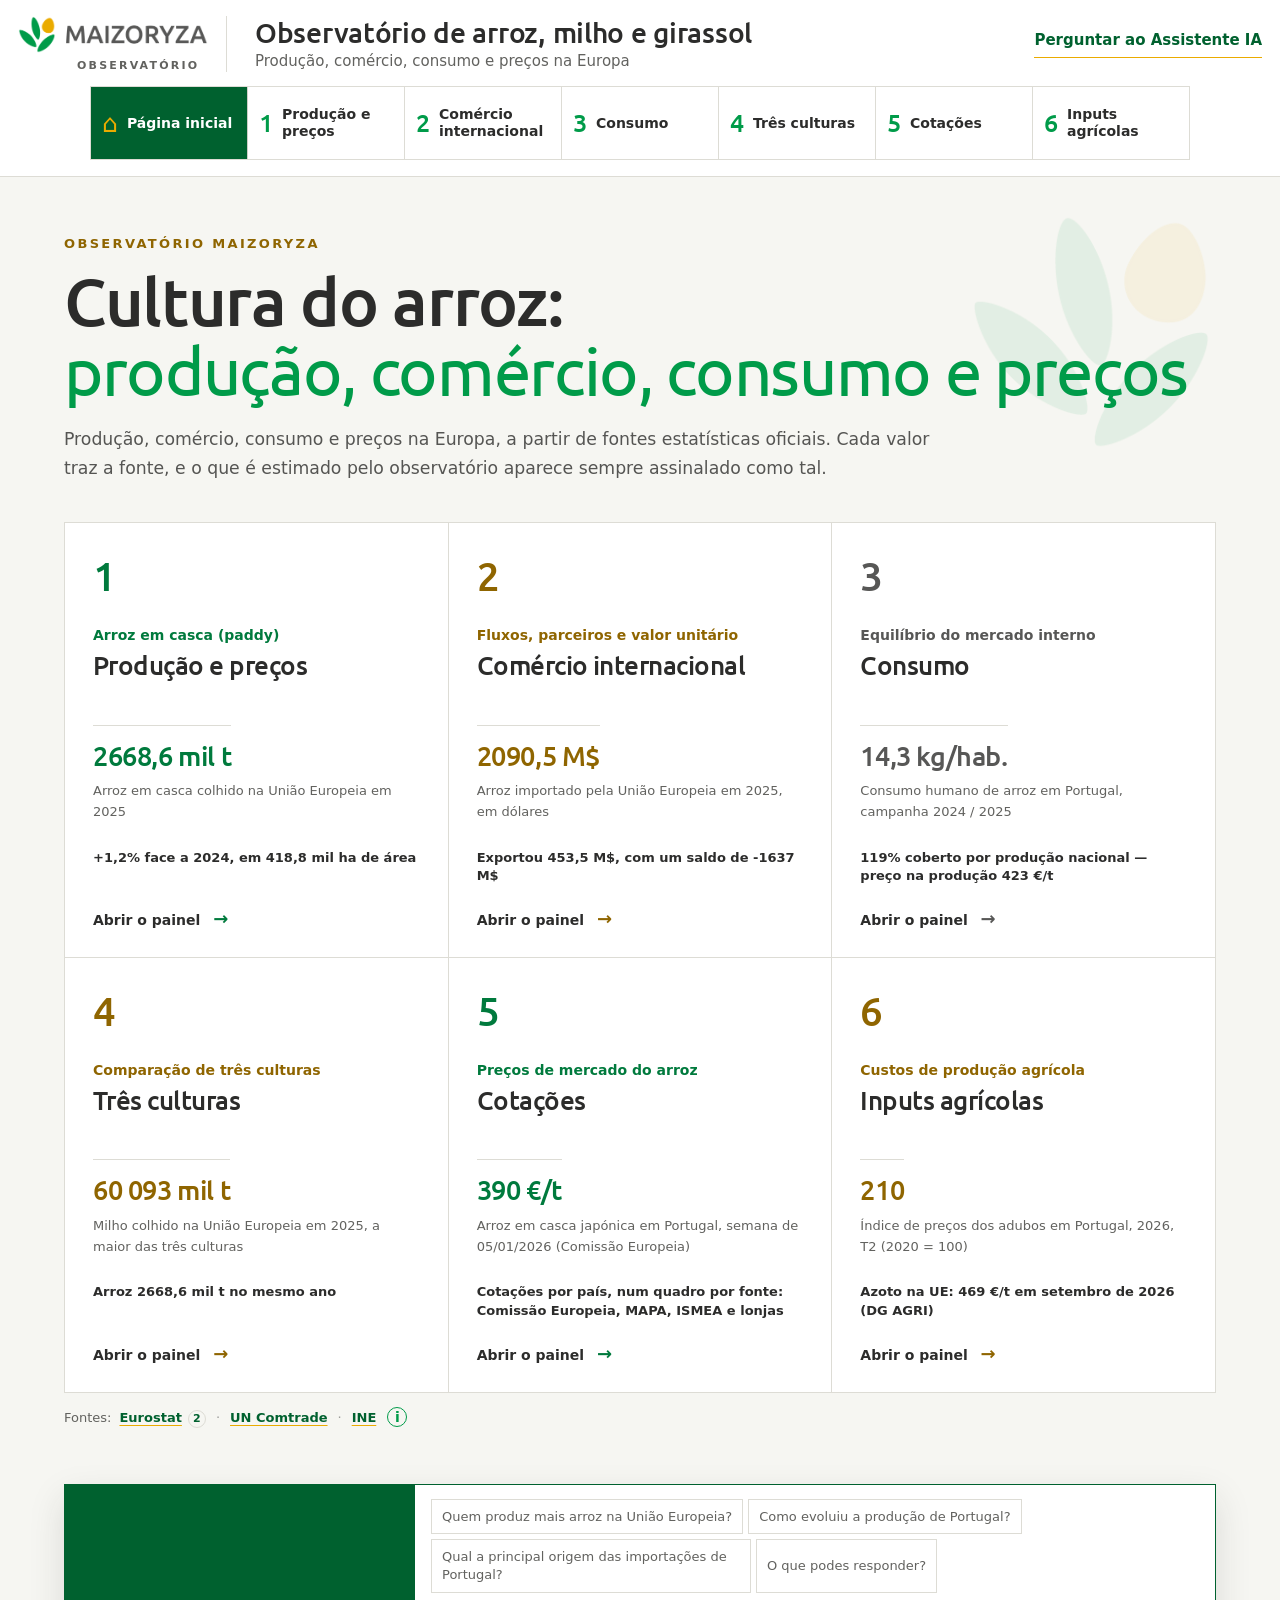
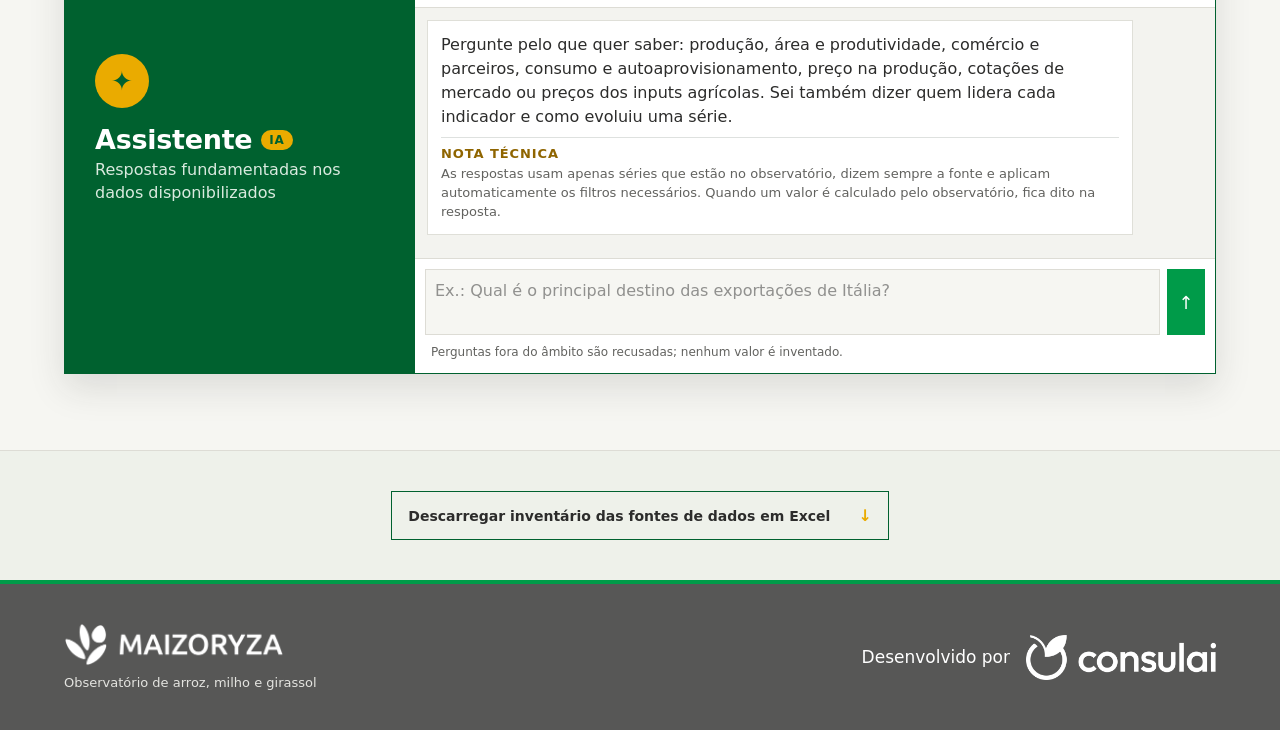
==== observatorio-maizoryza/index.html @ cb503a8a "Add files via upload" ====
<!doctype html><html><head><meta charset=utf8><meta name=viewport content="width=device-width,initial-scale=1,viewport-fit=cover"><style>:root{color-scheme:light;box-sizing:border-box;padding-top:env(safe-area-inset-top,0px);padding-bottom:env(safe-area-inset-bottom,0px)}html{scroll-padding-top:env(safe-area-inset-top,0px)}body{margin:0;padding:0;font:14px -apple-system,BlinkMacSystemFont,sans-serif;background:#faf9f5;color:#141413}img{max-width:100%}[hidden]:not([hidden=until-found i]){display:none!important}</style></head><body>
<title>Observatório Maizoryza</title>
<link rel="icon" type="image/png" href="./favicon.png" />
<meta name="description" content="Produção, comércio, consumo e preços de arroz, milho e girassol na Europa, a partir de fontes estatísticas oficiais." />
<link rel="stylesheet" href="./assets/index-Bw8ktwnq.css" />

<div id="root"></div>
<script type="module" src="./assets/index-DgbcGslH.js"></script>

</body></html>
---- observatorio-maizoryza/assets/index-Bw8ktwnq.css ----
@font-face{font-family:Ubuntu;font-style:normal;font-display:swap;font-weight:400;src:url(./ubuntu-latin-400-normal-CQJ26Fy6.woff2)format("woff2"),url(./ubuntu-latin-400-normal-ChuJk2Dr.woff)format("woff")}@font-face{font-family:Ubuntu;font-style:normal;font-display:swap;font-weight:500;src:url(./ubuntu-latin-500-normal-CnjGCQfM.woff2)format("woff2"),url(./ubuntu-latin-500-normal-BMp9VhBY.woff)format("woff")}@font-face{font-family:Ubuntu;font-style:normal;font-display:swap;font-weight:700;src:url(./ubuntu-latin-700-normal-DlYwEzNn.woff2)format("woff2"),url(./ubuntu-latin-700-normal-DAmh8SsM.woff)format("woff")}@layer properties{@supports (((-webkit-hyphens:none)) and (not (margin-trim:inline))) or ((-moz-orient:inline) and (not (color:rgb(from red r g b)))){*,:before,:after,::backdrop{--tw-rotate-x:initial;--tw-rotate-y:initial;--tw-rotate-z:initial;--tw-skew-x:initial;--tw-skew-y:initial;--tw-blur:initial;--tw-brightness:initial;--tw-contrast:initial;--tw-grayscale:initial;--tw-hue-rotate:initial;--tw-invert:initial;--tw-opacity:initial;--tw-saturate:initial;--tw-sepia:initial;--tw-drop-shadow:initial;--tw-drop-shadow-color:initial;--tw-drop-shadow-alpha:100%;--tw-drop-shadow-size:initial}}}@layer theme{:root,:host{--font-sans:ui-sans-serif, system-ui, sans-serif, "Apple Color Emoji", "Segoe UI Emoji", "Segoe UI Symbol", "Noto Color Emoji";--font-mono:ui-monospace, SFMono-Regular, Menlo, Monaco, Consolas, "Liberation Mono", "Courier New", monospace;--spacing:.25rem;--default-font-family:var(--font-sans);--default-mono-font-family:var(--font-mono)}}@layer base{*,:after,:before,::backdrop{box-sizing:border-box;border:0 solid;margin:0;padding:0}::file-selector-button{box-sizing:border-box;border:0 solid;margin:0;padding:0}html,:host{-webkit-text-size-adjust:100%;tab-size:4;line-height:1.5;font-family:var(--default-font-family,ui-sans-serif, system-ui, sans-serif, "Apple Color Emoji", "Segoe UI Emoji", "Segoe UI Symbol", "Noto Color Emoji");font-feature-settings:var(--default-font-feature-settings,normal);font-variation-settings:var(--default-font-variation-settings,normal);-webkit-tap-highlight-color:transparent}hr{height:0;color:inherit;border-top-width:1px}abbr:where([title]){-webkit-text-decoration:underline dotted;text-decoration:underline dotted}h1,h2,h3,h4,h5,h6{font-size:inherit;font-weight:inherit}a{color:inherit;-webkit-text-decoration:inherit;-webkit-text-decoration:inherit;-webkit-text-decoration:inherit;-webkit-text-decoration:inherit;text-decoration:inherit}b,strong{font-weight:bolder}code,kbd,samp,pre{font-family:var(--default-mono-font-family,ui-monospace, SFMono-Regular, Menlo, Monaco, Consolas, "Liberation Mono", "Courier New", monospace);font-feature-settings:var(--default-mono-font-feature-settings,normal);font-variation-settings:var(--default-mono-font-variation-settings,normal);font-size:1em}small{font-size:80%}sub,sup{vertical-align:baseline;font-size:75%;line-height:0;position:relative}sub{bottom:-.25em}sup{top:-.5em}table{text-indent:0;border-color:inherit;border-collapse:collapse}:-moz-focusring{outline:auto}progress{vertical-align:baseline}summary{display:list-item}ol,ul,menu{list-style:none}img,svg,video,canvas,audio,iframe,embed,object{vertical-align:middle;display:block}img,video{max-width:100%;height:auto}button,input,select,optgroup,textarea{font:inherit;font-feature-settings:inherit;font-variation-settings:inherit;letter-spacing:inherit;color:inherit;opacity:1;background-color:#0000;border-radius:0}::file-selector-button{font:inherit;font-feature-settings:inherit;font-variation-settings:inherit;letter-spacing:inherit;color:inherit;opacity:1;background-color:#0000;border-radius:0}:where(select:is([multiple],[size])) optgroup{font-weight:bolder}:where(select:is([multiple],[size])) optgroup option{padding-inline-start:20px}::file-selector-button{margin-inline-end:4px}::placeholder{opacity:1}@supports (not ((-webkit-appearance:-apple-pay-button))) or (contain-intrinsic-size:1px){::placeholder{color:currentColor}@supports (color:color-mix(in lab, red, red)){::placeholder{color:color-mix(in oklab, currentcolor 50%, transparent)}}}textarea{resize:vertical}::-webkit-search-decoration{-webkit-appearance:none}::-webkit-date-and-time-value{min-height:1lh;text-align:inherit}::-webkit-datetime-edit{display:inline-flex}::-webkit-datetime-edit-fields-wrapper{padding:0}::-webkit-datetime-edit{padding-block:0}::-webkit-datetime-edit-year-field{padding-block:0}::-webkit-datetime-edit-month-field{padding-block:0}::-webkit-datetime-edit-day-field{padding-block:0}::-webkit-datetime-edit-hour-field{padding-block:0}::-webkit-datetime-edit-minute-field{padding-block:0}::-webkit-datetime-edit-second-field{padding-block:0}::-webkit-datetime-edit-millisecond-field{padding-block:0}::-webkit-datetime-edit-meridiem-field{padding-block:0}::-webkit-calendar-picker-indicator{line-height:1}:-moz-ui-invalid{box-shadow:none}button,input:where([type=button],[type=reset],[type=submit]){appearance:button}::file-selector-button{appearance:button}::-webkit-inner-spin-button{height:auto}::-webkit-outer-spin-button{height:auto}[hidden]:where(:not([hidden=until-found])){display:none!important}}@layer components;@layer utilities{.visible{visibility:visible}.absolute{position:absolute}.start{inset-inline-start:var(--spacing)}.end{inset-inline-end:var(--spacing)}.container{width:100%}@media (width>=40rem){.container{max-width:40rem}}@media (width>=48rem){.container{max-width:48rem}}@media (width>=64rem){.container{max-width:64rem}}@media (width>=80rem){.container{max-width:80rem}}@media (width>=96rem){.container{max-width:96rem}}.block{display:block}.flex{display:flex}.grid{display:grid}.hidden{display:none}.table{display:table}.transform{transform:var(--tw-rotate-x,) var(--tw-rotate-y,) var(--tw-rotate-z,) var(--tw-skew-x,) var(--tw-skew-y,)}.resize{resize:both}.blur{--tw-blur:blur(8px);filter:var(--tw-blur,) var(--tw-brightness,) var(--tw-contrast,) var(--tw-grayscale,) var(--tw-hue-rotate,) var(--tw-invert,) var(--tw-saturate,) var(--tw-sepia,) var(--tw-drop-shadow,)}}:root{--brand-green:#009b49;--brand-yellow:#eaab00;--brand-grey:#575756;--brand-deep:#00612f;--ink:#2c2c2b;--deep:#3a3a39;--paper:#f6f6f2;--card:#fff;--line:#dddcd5;--muted:#62625f;--gold:#8f6500;--orange:#d99a00;--green:#007a3d;--purple:#9a3f86;--red:#b8442a;--blue:#009b49;--deep-blue:#00612f;--pink:#ff8baa;--display:"Ubuntu", "Segoe UI", ui-sans-serif, system-ui, sans-serif;--shadow:0 20px 60px #28282617}*{box-sizing:border-box}html{scroll-behavior:smooth}body{background:var(--paper);color:var(--ink);margin:0;font-family:Inter,ui-sans-serif,system-ui,-apple-system,Segoe UI,sans-serif}button,select,textarea{font:inherit}button,a{color:inherit}.loading{min-height:100vh;color:var(--muted);place-content:center;justify-items:center;gap:16px;display:grid}.loading strong{color:var(--ink);font:500 34px var(--display)}.loader{border:3px solid #dcdcd5;border-top-color:var(--green);border-radius:50%;width:48px;height:48px;animation:1s linear infinite spin}@keyframes spin{to{transform:rotate(360deg)}}.site-header{z-index:100;-webkit-backdrop-filter:blur(16px);backdrop-filter:blur(16px);background:#fffffff2;border-bottom:1px solid #28282629;grid-template-columns:1fr auto 1fr;align-items:center;min-height:68px;padding:0 4vw;display:grid;position:sticky;top:0}.brand{cursor:pointer;background:0 0;border:0;justify-self:start;align-items:center;gap:12px;padding:0;display:inline-flex}.brand>span,.brand-seal{background:var(--ink);color:#fff;width:36px;height:36px;font:700 13px var(--display);border-radius:53% 47% 45% 55%;place-items:center;display:grid;transform:rotate(-4deg)}.brand b{letter-spacing:-.02em;font-size:16px}.site-header nav{border:1px solid var(--line);background:#ecece6;border-radius:999px;gap:7px;padding:5px;display:flex}.site-header nav button{cursor:pointer;background:0 0;border:0;border-radius:999px;min-width:46px;height:31px;font-size:13px;font-weight:800}.site-header nav button.active{background:var(--ink);color:#fff;box-shadow:0 3px 10px #2828262e}.assistant-jump{border-bottom:1px solid var(--gold);justify-self:end;padding-bottom:4px;font-size:13px;font-weight:800;text-decoration:none}.intro-hero{grid-template-columns:1.35fr .65fr;align-items:center;gap:8vw;max-width:1500px;min-height:520px;margin:0 auto;padding:90px 5vw 72px;display:grid;overflow:hidden}.eyebrow{color:var(--gold);letter-spacing:.18em;text-transform:uppercase;font-size:12px;font-weight:850}.intro-copy h1,.panel-heading h1,.panel-card h2,.visual-head h2,.section-title h2,.country-triptych h2{font-family:var(--display);font-weight:500}.intro-copy h1{letter-spacing:-.055em;margin:15px 0 25px;font-size:clamp(52px,7vw,105px);line-height:.91}.intro-copy h1 em{color:var(--gold);font-weight:400}.intro-copy>p{color:#555553;max-width:730px;margin:0;font-size:clamp(16px,1.5vw,20px);line-height:1.65}.fresh-strip{color:var(--muted);text-transform:uppercase;letter-spacing:.09em;align-items:center;gap:18px;margin-top:36px;font-size:13px;display:flex}.fresh-strip span{align-items:baseline;gap:6px;display:inline-flex}.fresh-strip b{color:var(--ink);font:500 25px var(--display);letter-spacing:0}.fresh-strip i{background:var(--gold);border-radius:50%;width:4px;height:4px}.rice-orbit{aspect-ratio:1;border:1px solid #28282640;border-radius:50%;place-items:center;width:min(31vw,370px);display:grid;position:relative}.rice-orbit:before,.rice-orbit:after{content:"";border:1px dashed #ba873073;border-radius:50%;position:absolute;inset:13%;transform:rotate(18deg)scaleY(.62)}.rice-orbit:after{transform:rotate(-48deg)scaleY(.62)}.rice-orbit b{z-index:2;background:var(--ink);color:#fff;text-align:center;width:118px;height:118px;font:500 20px/1.25 var(--display);border-radius:50%;place-items:center;display:grid;position:relative;box-shadow:0 0 0 13px #28282614}.rice-orbit span{z-index:3;border:1px solid var(--line);background:var(--card);color:var(--muted);letter-spacing:.1em;text-transform:uppercase;padding:7px 10px;font-size:11px;font-weight:800;position:absolute}.rice-orbit span:first-child{top:9%;left:8%}.rice-orbit span:nth-child(2){top:38%;right:-5%}.rice-orbit span:nth-child(3){bottom:7%;left:16%}.panel-launcher{grid-template-columns:repeat(5,1fr);max-width:1680px;margin:0 auto;padding:0 5vw 90px;display:grid}.panel-card{--panel-color:var(--green);border:1px solid var(--line);background:var(--card);text-align:left;cursor:pointer;border-left:0;flex-direction:column;align-items:flex-start;min-height:330px;padding:28px;transition:transform .2s,box-shadow .2s,background .2s;display:flex}.panel-card:first-child{border-left:1px solid var(--line)}.panel-card:hover{z-index:2;box-shadow:var(--shadow);background:#fff;transform:translateY(-8px)}.panel-card>span{color:var(--panel-color);font:500 40px var(--display)}.panel-card>small{color:var(--panel-color);letter-spacing:.15em;text-transform:uppercase;margin-top:36px;font-size:11px;font-weight:850}.panel-card h2{letter-spacing:-.035em;margin:8px 0 13px;font-size:28px;line-height:1.08}.panel-card p{color:var(--muted);margin:0;font-size:14px;line-height:1.6}.panel-card>b{margin-top:auto;padding-top:20px;font-size:13px}.panel-card>b i{color:var(--panel-color);margin-left:8px;font-size:18px;font-style:normal}.home-lower{border-top:1px solid var(--line);background:#eef1ea;grid-template-columns:minmax(0,1.55fr) minmax(340px,.45fr);gap:40px;padding:85px 5vw;display:grid}.source-overview{justify-self:end;width:100%;max-width:1030px}.section-title h2{letter-spacing:-.04em;margin:8px 0 10px;font-size:44px}.section-title p{color:var(--muted);margin:0 0 28px}.source-list{background:var(--line);border:1px solid var(--line);grid-template-columns:repeat(2,1fr);gap:1px;display:grid}.source-list a{background:var(--card);grid-template-columns:1fr auto;gap:7px 16px;min-height:110px;padding:18px;text-decoration:none;transition:background .2s;display:grid}.source-list a:hover{background:#fff}.source-list b{font-family:var(--display);font-size:19px}.source-list span{color:var(--muted);grid-column:1/-1;font-size:13px;line-height:1.5}.source-list small{border-radius:99px;grid-area:1/2;align-self:start;padding:5px 7px;font-size:10px;font-weight:850}.status-live{color:#00612f;background:#dff0e5}.status-reference{color:#2f5f40;background:#eaf5ee}.excel-download{border:1px solid var(--ink);width:100%;color:inherit;font:inherit;text-align:left;cursor:pointer;background:0 0;justify-content:space-between;align-items:center;gap:14px;margin-top:16px;padding:14px 16px;font-size:12px;font-weight:850;text-decoration:none;display:flex}.excel-download:hover{background:var(--ink);color:#fff}.excel-download span{color:var(--gold);font-size:16px}.dashboard-shell{grid-template-columns:minmax(0,1fr) 350px;align-items:start;gap:26px;max-width:1580px;margin:0 auto;padding:58px 4vw 90px;display:grid}.dashboard-main{gap:24px;min-width:0;display:grid}.dashboard-shell aside{scrollbar-width:thin;gap:18px;max-height:calc(100vh - 105px);display:grid;position:sticky;top:88px;overflow:auto}.panel-heading{border-bottom:1px solid var(--line);grid-template-columns:auto 1fr auto;align-items:end;gap:22px;min-height:150px;padding:5px 8px 24px;display:grid}.panel-index{font:500 clamp(54px, 6vw, 86px)/.8 var(--display);letter-spacing:-.05em}.panel-heading h1{letter-spacing:-.045em;margin:7px 0 0;font-size:clamp(39px,4.2vw,67px);line-height:.96}.data-stamp{border:1px solid var(--line);background:var(--card);color:var(--muted);text-transform:uppercase;letter-spacing:.08em;align-self:center;padding:12px 14px;font-size:11px}.data-stamp b{color:var(--ink);font:500 25px var(--display);letter-spacing:0;margin-top:3px;display:block}.data-stamp.experimental{color:#2f5f40;background:#eaf5ee}.data-stamp.experimental b{font-size:17px}.kpi-grid{background:var(--line);border:1px solid var(--line);grid-template-columns:repeat(4,1fr);gap:1px;display:grid}.kpi-grid.kpi-five{grid-template-columns:repeat(5,1fr)}.kpi{background:var(--card);flex-direction:column;justify-content:space-between;min-height:145px;padding:21px;display:flex}.kpi>span{color:var(--muted);letter-spacing:.12em;text-transform:uppercase;font-size:11px;font-weight:850}.kpi strong{font:500 clamp(25px, 2.4vw, 39px)/1 var(--display);letter-spacing:-.035em;white-space:nowrap;margin:13px 0 7px}.kpi small{color:var(--muted);font-size:12px}.kpi-dark{background:var(--ink);color:#fff}.kpi-warm{background:#eaf5ee}.visual-card{border:1px solid var(--line);background:var(--card);padding:clamp(23px,3vw,38px);scroll-margin-top:90px;box-shadow:0 12px 35px #28282608}.visual-head{justify-content:space-between;align-items:flex-start;gap:24px;margin-bottom:25px;display:flex}.visual-head>div:first-child>span{color:var(--gold);letter-spacing:.16em;text-transform:uppercase;font-size:11px;font-weight:850}.visual-head h2{letter-spacing:-.035em;margin:6px 0 7px;font-size:clamp(27px,3vw,43px)}.visual-head p{color:var(--muted);margin:0;font-size:13px;line-height:1.5}.chart-legend{border-top:1px solid var(--line);max-width:900px;color:var(--muted);text-align:center;flex-wrap:wrap;justify-content:center;align-items:center;gap:10px 22px;margin:18px auto 0;padding:13px 18px 0;font-size:14px;line-height:1.4;display:flex}.chart-legend>span{align-items:center;gap:8px;display:inline-flex}.chart-legend i{border-radius:3px;flex:none;width:20px;height:4px;font-style:normal}.chart-legend-note{color:var(--muted);opacity:.85;flex-basis:100%;margin-top:2px;font-size:13px}.chart-legend i.legend-symbol{width:auto;height:auto;font-size:16px}.chart-legend i.legend-axis-x{height:4px}.chart-legend i.legend-axis-y{background:var(--brand-deep);width:4px;height:16px}.chart-legend i.legend-axis-x{background:var(--brand-deep)}.chart-legend i.legend-bubble{background:var(--brand-deep);opacity:.45;border-radius:50%;width:15px;height:15px}.chart-legend i.trade-import,.chart-legend i.trade-export,.chart-legend i.legend-import,.chart-legend i.legend-export{border-radius:2px;height:9px}.two-columns{grid-template-columns:1fr 1fr;align-items:start;gap:24px;display:grid}.consumption-grid{grid-template-columns:minmax(0,1.6fr) minmax(280px,.4fr);gap:24px;display:grid}.line-chart,.bubble-chart{min-width:0;position:relative}.line-chart svg,.bubble-chart svg{width:100%;height:auto;display:block;overflow:visible}.grid{stroke:#e6e6e0;stroke-width:1px}.axis{fill:#71716e;font-family:Inter,sans-serif;font-size:12px}.axis-title{fill:#62625f;font-size:13px;font-weight:700}.plot-point{stroke:#fff;stroke-width:2px;cursor:crosshair;transition:r .15s}.plot-point:hover{r:8}.chart-tip{z-index:4;background:var(--deep);color:#fff;pointer-events:none;min-width:135px;padding:10px 12px;position:absolute;transform:translate(-50%,calc(-100% - 12px));box-shadow:0 10px 25px #0000002e}.chart-tip:after{content:"";border:6px solid #0000;border-top-color:var(--deep);position:absolute;top:100%;left:50%;transform:translate(-50%)}.chart-tip b,.chart-tip span,.chart-tip strong,.chart-tip small{display:block}.chart-tip b{font-size:12px}.chart-tip span{color:#c9c9c4;font-size:11px}.chart-tip strong{color:#f3c94d;margin-top:3px;font-size:14px}.chart-tip small{max-width:160px;margin-top:4px;font-size:10px;line-height:1.35}.hover-point{cursor:crosshair;pointer-events:all}.empty-state{min-height:250px;color:var(--muted);place-items:center;font-size:14px;display:grid}.bar-list{display:grid}.bar-row{text-align:left;cursor:default;background:0 0;border:0;border-bottom:1px solid #e7e7e1;grid-template-columns:31px minmax(95px,145px) 1fr minmax(75px,auto);align-items:center;gap:11px;min-height:47px;padding:6px 4px;display:grid}.bar-row:not(:disabled){cursor:pointer}.bar-row:not(:disabled):hover{background:#f3f6f1}.bar-rank{color:var(--gold);font:500 14px var(--display)}.bar-label{font-size:13px;font-weight:750}.bar-label small{color:var(--muted);margin-top:2px;font-size:10px;font-weight:500;display:block}.bar-track{background:#ebebe6;height:8px;overflow:hidden}.bar-track i{height:100%;display:block}.bar-row strong{text-align:right;white-space:nowrap;font-size:12px}.bubble{cursor:pointer}.bubble circle{opacity:.84;stroke:#fff;stroke-width:2px;transition:opacity .2s,filter .2s}.bubble:hover circle{opacity:1;filter:drop-shadow(0 4px 6px #0003)}.bubble text{fill:#fff;pointer-events:none;font-size:10px;font-weight:900}.inline-tip{border-left:3px solid var(--gold);background:#eef6f0;align-items:center;gap:10px;min-height:43px;padding:9px 12px;font-size:12px;display:flex}.inline-tip span{color:var(--muted)}.inline-tip strong{margin-left:auto}.volatility-chip,.metric-pill{border:1px solid var(--line);background:var(--paper);color:var(--muted);text-transform:uppercase;letter-spacing:.08em;white-space:nowrap;padding:10px 12px;font-size:11px}.volatility-chip b{color:var(--ink);font:500 24px var(--display);letter-spacing:0;margin-top:4px;display:block}.method-banner{border-left:4px solid var(--gold);background:#eaf5ee;grid-template-columns:auto 1fr auto;align-items:center;gap:18px;padding:18px 22px;display:grid}.method-banner b{font-family:var(--display);font-size:18px}.method-banner p{margin:0;font-size:13px;line-height:1.45}.method-banner span{max-width:220px;color:var(--muted);font-size:11px}.gauge-card{min-height:100%}.gauge-wrap{max-width:290px;margin:32px auto 10px}.gauge{aspect-ratio:1;border-radius:50%;width:100%;position:relative;transform:rotate(-135deg)}.gauge:after{content:"";background:var(--card);border-radius:50%;position:absolute;inset:21%}.gauge>div{z-index:2;text-align:center;place-content:center;justify-items:center;display:grid;position:absolute;inset:21%;transform:rotate(135deg)}.gauge strong{font:500 42px var(--display);letter-spacing:-.04em}.gauge span{color:var(--muted);text-transform:uppercase;letter-spacing:.09em;font-size:11px}.gauge-scale{color:var(--muted);justify-content:space-between;margin-top:-38px;font-size:10px;display:flex}.gauge-scale b{color:var(--gold)}.gauge-note{border-top:1px solid var(--line);color:var(--muted);margin:28px 0 0;padding-top:14px;font-size:12px;line-height:1.5}.country-triptych{background:var(--line);border:1px solid var(--line);grid-template-columns:repeat(3,1fr);gap:1px;display:grid}.country-triptych article{--country-color:var(--green);background:var(--card);padding:27px;position:relative;overflow:hidden}.country-triptych article:before{content:"";background:var(--country-color);width:5px;position:absolute;inset:0 auto 0 0}.country-triptych article>span{color:var(--country-color);letter-spacing:.16em;font-size:12px;font-weight:900}.country-triptych h2{margin:8px 0 24px;font-size:32px}.country-triptych article>strong{color:var(--country-color);font:500 43px var(--display);margin-bottom:24px;display:block}.country-triptych article>strong small{color:var(--muted);font:500 15px Inter,sans-serif}.country-triptych dl{gap:8px;margin:0;display:grid}.country-triptych dl div{border-top:1px solid var(--line);justify-content:space-between;gap:12px;padding-top:8px;display:flex}.country-triptych dt{color:var(--muted);font-size:11px}.country-triptych dd{margin:0;font-size:12px;font-weight:800}.profile-matrix{border-top:1px solid var(--line)}.profile-head,.profile-row{border-bottom:1px solid var(--line);grid-template-columns:155px repeat(3,1fr);align-items:center;gap:18px;padding:14px 0;display:grid}.profile-head{color:var(--muted);text-transform:uppercase;letter-spacing:.08em;font-size:11px}.profile-head b{text-align:center}.profile-row>strong{font:500 17px var(--display)}.profile-cell{grid-template-columns:1fr minmax(88px,auto);align-items:center;gap:8px;display:grid}.profile-cell>span{background:#ebebe6;height:10px;overflow:hidden}.profile-cell i{height:100%;display:block}.profile-cell b{text-align:right;font-size:11px}.filter-panel,.chat-panel{border:1px solid var(--line);background:var(--card);box-shadow:0 10px 28px #2828260d}.filter-panel{padding:20px}.aside-title{border-bottom:1px solid var(--line);justify-content:space-between;gap:15px;margin-bottom:15px;padding-bottom:13px;display:flex}.aside-title span{font:500 23px var(--display)}.aside-title small{max-width:125px;color:var(--muted);text-align:right;font-size:10px}.filter-panel>label{color:var(--muted);letter-spacing:.08em;text-transform:uppercase;gap:6px;margin-top:12px;font-size:11px;font-weight:800;display:grid}.filter-panel select{border:1px solid var(--line);background:var(--paper);width:100%;min-height:40px;color:var(--ink);border-radius:0;padding:0 10px;font-size:13px}.filter-panel fieldset{border:1px solid var(--line);margin:17px 0 0;padding:12px}.filter-panel legend{text-transform:uppercase;letter-spacing:.08em;padding:0 5px;font-size:11px;font-weight:800}.filter-panel legend small{color:var(--muted)}.checks{gap:6px;max-height:150px;display:grid;overflow:auto}.checks label{align-items:center;gap:7px;font-size:12px;display:flex}.filter-note{border-left:2px solid var(--gold);color:var(--muted);background:#f1f5ef;margin:14px 0 0;padding:10px;font-size:10px;line-height:1.45}.chat-panel{flex-direction:column;min-height:380px;display:flex}.chat-home{place-self:start;max-width:400px;min-height:570px}.chat-head{border-bottom:1px solid var(--line);align-items:center;gap:10px;padding:15px 17px;display:flex}.chat-head>span{background:var(--ink);color:#eaab00;border-radius:50%;place-items:center;width:31px;height:31px;display:grid}.chat-head b,.chat-head small{display:block}.chat-head small{color:var(--muted);margin-top:2px;font-size:9px}.chat-suggestions{border-bottom:1px solid var(--line);gap:5px;padding:9px 12px;display:flex;overflow-x:auto}.chat-suggestions button{border:1px solid var(--line);max-width:180px;color:var(--muted);text-align:left;cursor:pointer;background:0 0;flex:none;padding:6px 8px;font-size:9px}.chat-suggestions button:hover{border-color:var(--gold);color:var(--ink)}.messages{background:#f3f3ef;align-content:start;gap:9px;min-height:170px;max-height:255px;padding:12px;display:grid;overflow:auto}.chat-home .messages{max-height:360px}.message{background:var(--card);border:1px solid #dfdfd8;max-width:91%;padding:10px 11px;font-size:11px;line-height:1.45}.message.user{background:var(--ink);color:#fff;border-color:var(--ink);justify-self:end}.message p{margin:0}.message>small{color:var(--muted);border-top:1px solid #68756f38;margin-top:8px;padding-top:7px;font-size:9px;line-height:1.45;display:block}.message>small b{color:var(--gold);text-transform:uppercase;letter-spacing:.07em;margin-bottom:2px;display:block}.message>span{color:#2f5f40;margin-top:7px;font-size:9px;font-weight:750;display:block}.chart-link{border:0;border-top:1px solid var(--line);width:100%;color:var(--ink);text-align:left;cursor:pointer;background:0 0;justify-content:space-between;margin-top:8px;padding:8px 0 0;font-size:10px;font-weight:850;display:flex}.chart-link i{color:var(--gold);font-style:normal}.chat-panel form{border-top:1px solid var(--line);background:var(--card);grid-template-columns:1fr 38px;gap:7px;padding:10px;display:grid}.chat-panel textarea{resize:none;border:1px solid var(--line);background:var(--paper);min-height:53px;color:var(--ink);border-radius:0;padding:9px;font-size:11px;line-height:1.35}.chat-panel form button{background:var(--gold);color:#fff;cursor:pointer;border:0;font-size:18px}.chat-foot{color:var(--muted);text-align:center;margin:0;padding:0 11px 10px;font-size:9px}.panel-footer{border-top:1px solid var(--line);background:#efefea;grid-template-columns:repeat(4,1fr);display:grid}.panel-footer button{border:0;border-right:1px solid var(--line);text-align:left;cursor:pointer;background:0 0;align-items:center;gap:14px;min-height:100px;padding:20px 3vw;display:flex}.panel-footer button:hover{background:var(--card)}.panel-footer span{color:var(--gold);font:500 25px var(--display)}.panel-footer b{font-size:13px}footer{background:var(--deep);color:#fff;grid-template-columns:1fr auto 1fr;align-items:center;gap:20px;min-height:145px;padding:35px 4vw;display:grid}footer>div{align-items:center;gap:12px;display:flex}footer>p{color:#c7c7c2;text-align:center;font-size:11px}footer>button{color:#eaab00;cursor:pointer;background:0 0;border:0;justify-self:end;font-size:12px}@media (width<=1180px){.dashboard-shell{grid-template-columns:minmax(0,1fr) 315px;padding-left:2.5vw;padding-right:2.5vw}.kpi-grid.kpi-five{grid-template-columns:repeat(3,1fr)}.kpi-grid.kpi-five .kpi:nth-child(n+4){min-height:115px}.two-columns{grid-template-columns:1fr}.panel-launcher{background:var(--line);grid-template-columns:repeat(2,1fr);gap:1px}.panel-card{border:0}}@media (width<=820px){.site-header{grid-template-columns:1fr auto;padding:0 16px}.site-header nav{display:none}.assistant-jump{font-size:11px}.intro-hero{grid-template-columns:1fr;min-height:auto;padding:68px 22px 45px}.rice-orbit{justify-self:center;width:280px}.panel-launcher{background:0 0;grid-template-columns:1fr;gap:10px;padding:0 22px 60px}.panel-card{border:1px solid var(--line);min-height:260px}.home-lower{grid-template-columns:1fr;padding:60px 22px}.source-list{grid-template-columns:1fr}.chat-home{width:100%;max-width:none}.dashboard-shell{grid-template-columns:1fr;padding:35px 16px 65px}.dashboard-shell aside{max-height:none;position:static;overflow:visible}.panel-heading{grid-template-columns:auto 1fr;min-height:120px}.data-stamp{grid-column:1/-1;justify-self:start}.kpi-grid,.kpi-grid.kpi-five{grid-template-columns:repeat(2,1fr)}.consumption-grid,.country-triptych,.method-banner{grid-template-columns:1fr}.profile-head,.profile-row{grid-template-columns:100px repeat(3,minmax(120px,1fr));min-width:600px}.profile-matrix{overflow-x:auto}.panel-footer{grid-template-columns:repeat(2,1fr)}footer{text-align:center;grid-template-columns:1fr}footer>div,footer>button{justify-self:center}footer>p{margin:0}}@media (width<=520px){.brand b{display:none}.intro-copy h1{font-size:49px}.fresh-strip{flex-direction:column;align-items:flex-start;gap:8px}.fresh-strip i{display:none}.rice-orbit{width:240px}.kpi-grid,.kpi-grid.kpi-five{grid-template-columns:1fr}.visual-head{flex-direction:column}.bar-row{grid-template-columns:25px 100px 1fr}.bar-row strong{text-align:left;grid-column:2/-1}.panel-footer{grid-template-columns:1fr}}.site-header{grid-template-columns:190px minmax(0,1fr) 160px;gap:18px;min-height:82px;padding:8px 3vw}.consulai-link{justify-self:start;align-items:center;min-height:44px;text-decoration:none;display:inline-flex}.consulai-link img{object-fit:contain;width:70px;height:58px;display:block}.site-header .top-panel-nav{border:1px solid var(--line);background:var(--line);border-radius:0;grid-template-columns:repeat(6,minmax(100px,1fr));gap:1px;min-width:0;padding:0;display:grid;overflow-x:auto}.site-header .top-panel-nav button{background:var(--card);text-align:left;border-radius:0;align-items:center;gap:8px;min-width:100px;height:48px;padding:7px 9px;display:flex}.site-header .top-panel-nav button span{color:var(--gold);font:500 17px var(--display)}.site-header .top-panel-nav button.active{background:var(--ink)}.assistant-jump{text-align:right;font-size:14px}.panel-footer{grid-template-columns:repeat(5,1fr)}.panel-footer button.active{background:var(--ink);color:#fff}.panel-footer button.active span{color:#eaab00}.exchange-note{border-left:4px solid var(--green);background:#fffdf8c2;gap:3px;width:max-content;max-width:100%;margin-top:23px;padding:13px 16px;text-decoration:none;display:grid;box-shadow:0 8px 24px #2828260d}.exchange-note span{color:var(--muted);letter-spacing:.08em;text-transform:uppercase;font-size:12px;font-weight:850}.exchange-note b{font:500 19px var(--display)}.exchange-note small{color:var(--muted);font-size:13px}.dashboard-shell{grid-template-columns:minmax(0,1fr) 385px;gap:30px;max-width:1680px}.panel-card p{font-size:16px;line-height:1.65}.visual-head p{font-size:15px;line-height:1.55}.chart-legend,.axis{font-size:15px}.bar-row strong,.chart-tip b{font-size:14px}.chart-tip span{font-size:13px}.chart-tip strong{font-size:16px}.chart-tip small{font-size:12px}.inline-tip{font-size:14px}.method-banner span,.filter-panel>label{font-size:13px}.checks{gap:8px;max-height:190px}.chat-head{padding:17px 18px}.chat-suggestions button{max-width:230px;padding:8px 10px;font-size:12px;line-height:1.35}.messages{gap:11px;min-height:210px;max-height:330px}.message{padding:12px 13px;font-size:15px;line-height:1.5}.chat-panel textarea{min-height:66px;font-size:15px;line-height:1.45}.chat-home{max-width:440px}.chart-source{border-top:1px solid var(--line);color:var(--muted);margin-top:22px;padding-top:10px;font-size:13px;line-height:1.4}.chart-source a{color:var(--ink);-webkit-text-decoration-color:var(--gold);-webkit-text-decoration-color:var(--gold);-webkit-text-decoration-color:var(--gold);text-decoration-color:var(--gold);text-underline-offset:3px}.grain-list{display:grid}.grain-row{text-align:left;background:0 0;border:0;border-bottom:1px solid #e7e7e1;grid-template-columns:34px minmax(130px,190px) minmax(220px,1fr) minmax(95px,auto);align-items:center;gap:13px;min-height:58px;padding:8px 4px;display:grid}.grain-row:not(:disabled){cursor:pointer}.grain-row:not(:disabled):hover{background:#f3f6f1}.grain-track{flex-wrap:wrap;align-content:center;gap:4px 3px;min-height:30px;display:flex}.grain-track i{background:linear-gradient(135deg,#fff9db,#dfca8d);border:1px solid #b89c5a;border-radius:80% 20%;width:14px;height:7px;display:block;transform:rotate(-17deg);box-shadow:inset -2px -1px 2px #664c1826}.grain-row strong{text-align:right;white-space:nowrap;font-size:15px}.trade-area-chart svg,.dumbbell-chart svg{width:100%;height:auto;display:block;overflow:visible}.balance-label{paint-order:stroke;stroke:var(--card);stroke-width:4px;font-size:14px;font-weight:850}.symbol-legend{color:var(--muted);justify-content:flex-end;gap:18px;margin:0 0 6px;font-size:14px;font-weight:750;display:flex}.symbol-legend span{align-items:center;gap:6px;display:inline-flex}.symbol-legend i{font-style:normal}.dumbbell-line{stroke:#c4c4bf;stroke-width:5px;stroke-linecap:round}.dumbbell-symbol{pointer-events:none;font-size:15px}.dumbbell-value{fill:var(--ink);paint-order:stroke;stroke:var(--card);stroke-width:4px;font-size:14px;font-weight:800}.year-axis{font-size:17px;font-weight:800}.nested-bars{gap:15px;padding:8px 0;display:grid}.nested-row{grid-template-columns:62px 1fr 180px;align-items:center;gap:16px;display:grid}.nested-row>strong{font:500 17px var(--display)}.nested-track{background:#ebebe6;height:34px;position:relative}.nested-track i{display:block;position:absolute;left:0}.nested-import{background:var(--orange);height:34px;top:0}@supports (color:color-mix(in lab, red, red)){.nested-import{background:color-mix(in srgb, var(--orange) 45%, white)}}.nested-export{background:#007a3d;height:16px;top:9px}.nested-row>span{grid-template-columns:1fr 1fr;gap:9px;font-size:13px;display:grid}.nested-row>span b:first-child{color:#8f6500}.nested-row>span b:last-child{color:#00612f}.legend-import,.legend-export{width:18px;height:9px;display:inline-block}.legend-import{background:var(--orange)}@supports (color:color-mix(in lab, red, red)){.legend-import{background:color-mix(in srgb, var(--orange) 45%, white)}}.legend-export{background:#007a3d}.bubble circle{opacity:1;stroke:#fff;stroke-width:4px;filter:drop-shadow(0 5px 7px #2828262e)}.bubble text.bubble-code{fill:var(--ink);paint-order:stroke;stroke:var(--card);stroke-width:4px;font-size:14px;font-weight:900}@media (width<=1280px){.site-header{grid-template-columns:150px minmax(0,1fr) 125px;padding-left:18px;padding-right:18px}.consulai-link img{width:66px;height:55px}.site-header .top-panel-nav{grid-template-columns:repeat(6,minmax(82px,1fr))}.site-header .top-panel-nav button{min-width:82px}.site-header .top-panel-nav button b{font-size:11px}.dashboard-shell{grid-template-columns:minmax(0,1fr) 340px}}@media (width<=900px){.site-header{grid-template-columns:1fr auto;position:relative}.site-header .top-panel-nav{grid-area:2/1/auto/-1;width:100%;display:grid}.assistant-jump{font-size:13px}.dashboard-shell{grid-template-columns:1fr}.dashboard-shell aside{max-height:none;position:static;overflow:visible}.grain-row{grid-template-columns:30px minmax(110px,160px) 1fr}.grain-row strong{text-align:left;grid-column:2/-1}.nested-row{grid-template-columns:50px 1fr}.nested-row>span{grid-column:2}}@media (width<=600px){.site-header .top-panel-nav{grid-template-columns:repeat(6,95px)}.site-header .top-panel-nav button b{display:none}.site-header .top-panel-nav button{justify-content:center;min-width:95px}.panel-footer{grid-template-columns:1fr}.grain-row{grid-template-columns:25px 1fr}.grain-track,.grain-row strong{grid-column:2}.chart-legend{gap:8px 16px}}body{font-size:16px}.site-header{grid-template-columns:225px minmax(720px,1fr) 175px;gap:24px;min-height:98px;padding-top:10px;padding-bottom:10px}.consulai-link img{object-fit:contain;object-position:left center;width:205px;height:58px}.assistant-jump{font-size:15px;line-height:1.35}.eyebrow{font-size:13px}.panel-card p{font-size:17px}.panel-card>small,.panel-card>b{font-size:14px}.section-title p{font-size:17px;line-height:1.55}.source-list span{font-size:16px}.source-list small{font-size:12px}.excel-download{font-size:14px}.data-stamp{font-size:13px;line-height:1.35}.kpi>span{font-size:14px}.kpi small{font-size:15px}.visual-head>div:first-child>span{font-size:14px}.visual-head p,.chart-legend,.axis{font-size:16px}.axis-title{font-size:17px}.bar-label{font-size:16px}.bar-label small{font-size:13px}.bar-row strong,.grain-row strong{font-size:15px}.method-banner p{font-size:16px}.method-banner span{font-size:14px}.volatility-chip,.metric-pill{font-size:13px}.filter-panel>label{font-size:14px}.filter-panel select{min-height:48px;font-size:16px}.filter-panel legend{font-size:14px}.checks label{font-size:15px}.filter-note,.aside-title small{font-size:13px}.chart-source,.gauge-note{font-size:14px}.profile-row>strong{font-size:17px}.profile-cell b,footer>p{font-size:13px}footer>button{font-size:14px}.chat-head{gap:13px;padding:19px 20px}.chat-head>span{width:39px;height:39px;font-size:18px}.chat-head b{font-size:18px}.chat-head small{margin-top:4px;font-size:15px;line-height:1.4}.chat-suggestions button{font-size:13px}.message{font-size:16px}.message>small,.message>span{font-size:13px}.chart-link{font-size:14px}.chat-panel textarea{font-size:16px}.chat-foot{font-size:12px}.common-year{min-width:145px;position:relative}.info-wrap{vertical-align:middle;margin-left:5px;display:inline-flex;position:relative}.info-dot{border:1px solid var(--gold);width:20px;height:20px;color:var(--gold);cursor:help;background:0 0;border-radius:50%;place-items:center;padding:0;font-size:14px;font-weight:900;display:grid}.info-tooltip{z-index:1000;visibility:hidden;opacity:0;background:var(--deep);color:#fff;letter-spacing:0;text-transform:none;width:265px;padding:12px 14px;font-size:14px;line-height:1.45;transition:opacity .15s,transform .15s;position:absolute;bottom:calc(100% + 10px);right:-8px;transform:translateY(4px);box-shadow:0 12px 30px #0003}.info-wrap:hover .info-tooltip,.info-wrap:focus-within .info-tooltip{visibility:visible;opacity:1;transform:translateY(0)}.profile-value{white-space:nowrap;justify-content:flex-end;align-items:center;gap:5px;display:inline-flex}.metric-info{margin-left:0}.metric-info .info-dot{border-color:var(--country-color,var(--gold));width:17px;height:17px;color:var(--country-color,var(--gold));font-size:12px}.metric-info .info-tooltip{white-space:normal;text-align:left;width:285px;left:-8px;right:auto}.kpi .kpi-label{align-items:center;gap:6px;display:flex}.kpi:hover,.kpi:focus-within{z-index:45;position:relative}.kpi .metric-info .info-tooltip{width:min(330px,70vw);left:-8px;right:auto}.country-triptych{background:0 0;border:0;grid-template-columns:repeat(5,minmax(0,1fr));gap:13px}.country-triptych article{border:1px solid var(--line);isolation:isolate;background:linear-gradient(155deg,#fff 45%,#f3f3ee 100%);border-radius:2px;min-height:330px;padding:24px 20px 20px;overflow:visible;box-shadow:0 14px 32px #28282612}.country-triptych article:hover,.country-triptych article:focus-within{z-index:50}.country-triptych article:before{width:100%;height:6px;inset:0 0 auto}.country-triptych article:after{display:none}.country-card-top{z-index:1;justify-content:flex-end;align-items:center;display:flex;position:relative}.country-card-top .flag-box{filter:none;border:0;place-items:center;width:auto;height:auto;padding:0;display:grid}.country-flag{width:44px;height:28px;box-shadow:none;border:0;border-radius:0;display:block;position:relative;overflow:hidden}.country-flag-IT{background:linear-gradient(90deg,#009246 0 33.33%,#fff 33.33% 66.66%,#ce2b37 66.66%)}.country-flag-ES{background:linear-gradient(#aa151b 0 25%,#f1bf00 25% 75%,#aa151b 75%)}.country-flag-PT{background:linear-gradient(90deg,#046a38 0 40%,#da291c 40%)}.country-flag-PT:after{content:"";border:2px solid #f6c343;border-radius:50%;width:8px;height:8px;position:absolute;top:34%;left:34%}.country-flag-EL{background:linear-gradient(90deg,#0000 41%,#fff 41% 59%,#0000 59%) 0 0/45% 55% no-repeat,linear-gradient(#0000 41%,#fff 41% 59%,#0000 59%) 0 0/45% 55% no-repeat,linear-gradient(#0d5eaf,#0d5eaf) 0 0/45% 55% no-repeat,repeating-linear-gradient(#0d5eaf 0 11.11%,#fff 11.11% 22.22%)}.country-flag-EU27_2020{background:radial-gradient(circle at 50% 19%,#fc0 0 1.4px,#0000 1.7px),radial-gradient(circle at 66% 24%,#fc0 0 1.4px,#0000 1.7px),radial-gradient(circle at 77% 35%,#fc0 0 1.4px,#0000 1.7px),radial-gradient(circle at 81%,#fc0 0 1.4px,#0000 1.7px),radial-gradient(circle at 77% 65%,#fc0 0 1.4px,#0000 1.7px),radial-gradient(circle at 66% 76%,#fc0 0 1.4px,#0000 1.7px),radial-gradient(circle at 50% 81%,#fc0 0 1.4px,#0000 1.7px),radial-gradient(circle at 34% 76%,#fc0 0 1.4px,#0000 1.7px),radial-gradient(circle at 23% 65%,#fc0 0 1.4px,#0000 1.7px),radial-gradient(circle at 19%,#fc0 0 1.4px,#0000 1.7px),radial-gradient(circle at 23% 35%,#fc0 0 1.4px,#0000 1.7px),radial-gradient(circle at 34% 24%,#fc0 0 1.4px,#0000 1.7px),#039}.country-triptych h2{z-index:1;margin:17px 0 4px;font-size:27px;position:relative}.country-triptych article>p{color:var(--muted);text-transform:uppercase;letter-spacing:.08em;margin:0;font-size:13px}.country-triptych article>strong{margin:13px 0 22px;font-size:clamp(29px,2.2vw,38px)}.country-triptych dt{font-size:13px}.country-triptych dd{font-size:14px}.country-triptych .comparison-main-value{align-items:center;gap:7px;display:flex}.comparison-card-value{justify-content:flex-end;align-items:center;gap:5px;display:inline-flex}.crop-card-grid{grid-template-columns:repeat(3,minmax(0,1fr));gap:14px;display:grid}.crop-summary-card{--crop-color:var(--green);border:1px solid var(--line);background:linear-gradient(145deg, var(--card) 48%, var(--crop-color));min-height:265px;padding:25px;position:relative;overflow:hidden}@supports (color:color-mix(in lab, red, red)){.crop-summary-card{background:linear-gradient(145deg, var(--card) 48%, color-mix(in srgb, var(--crop-color) 11%, var(--card)))}}.crop-summary-card{box-shadow:0 14px 32px #28282612}.crop-summary-card:before{content:"";background:var(--crop-color);height:6px;position:absolute;inset:0 0 auto}.crop-summary-card>div:first-child{justify-content:space-between;align-items:center;gap:15px;display:flex}.crop-summary-card>div small{color:var(--muted);font-size:13px;font-weight:800}.crop-summary-card h2{font:500 31px var(--display);margin:18px 0 8px}.crop-summary-card>strong{color:var(--crop-color);font:500 clamp(30px, 3vw, 47px)/1 var(--display);margin-bottom:25px;display:block}.crop-summary-card dl{grid-template-columns:1fr 1fr;gap:12px;margin:0;display:grid}.crop-summary-card dl div{border-top:1px solid var(--line);padding-top:10px}.crop-summary-card dt{color:var(--muted);font-size:13px}.crop-summary-card dd{margin:5px 0 0;font-size:16px;font-weight:800}.crop-tech-icon{background:#fff;flex:0 0 66px;place-items:center;width:66px;height:66px;display:grid;position:relative;overflow:hidden}.crop-tech-icon.compact{flex-basis:46px;width:46px;height:46px}.crop-tech-icon img{object-fit:contain;mix-blend-mode:multiply;width:100%;height:100%;padding:3px}.crop-trade-list{background:var(--line);border:1px solid var(--line);gap:1px;display:grid}.crop-trade-legend{color:var(--muted);background:#f2f2ee;justify-content:flex-end;gap:20px;padding:12px 18px;font-size:14px;font-weight:750;display:flex}.crop-trade-legend span{align-items:center;gap:7px;display:inline-flex}.crop-trade-legend i{width:20px;height:7px;display:inline-block}.crop-trade-list article{background:var(--card);grid-template-columns:150px minmax(260px,1fr) 145px;align-items:center;gap:22px;min-height:116px;padding:18px;display:grid}.crop-trade-name{align-items:center;gap:12px;display:flex}.crop-trade-name span{font-size:29px}.crop-trade-name b{font:500 20px var(--display)}.crop-trade-bars{gap:9px;display:grid}.crop-trade-bars>div{background:#ebebe6;height:25px;position:relative}.crop-trade-bars i{min-width:1px;height:100%;display:block}.trade-import{background:var(--orange)}@supports (color:color-mix(in lab, red, red)){.trade-import{background:color-mix(in srgb, var(--orange) 45%, white)}}.trade-export{background:#007a3d}.crop-trade-bars b{color:var(--ink);align-items:center;font-size:14px;display:grid;position:absolute;inset:0 8px 0 auto}.crop-balance{background:#f3f3ef;border-left:4px solid;padding:13px}.crop-balance small,.crop-balance strong{display:block}.crop-balance small{text-transform:uppercase;letter-spacing:.08em;font-size:12px}.crop-balance strong{margin-top:4px;font-size:17px}.segmented-control{border:1px solid var(--line);background:#eef0ea;flex-wrap:wrap;justify-content:flex-end;gap:4px;padding:4px;display:inline-flex}.segmented-control button{min-height:34px;color:var(--muted);cursor:pointer;background:0 0;border:0;padding:7px 13px;font-size:12px;font-weight:850}.segmented-control button.active{background:var(--ink);color:#fff}.visual-method{border-left:3px solid var(--blue);color:var(--muted);background:#eef6f0;margin:16px 0 0;padding:12px 15px;font-size:12px;line-height:1.55}.market-comparison{border:1px solid var(--line);display:grid}.market-comparison article{border-bottom:1px solid var(--line);background:var(--card);grid-template-columns:165px minmax(190px,1.1fr) minmax(130px,.9fr) 105px 95px;align-items:center;gap:14px;min-height:86px;padding:14px 16px;display:grid}.market-comparison article:last-child{border-bottom:0}.market-country{align-items:center;gap:10px;min-width:0;display:flex}.market-country>span{background:var(--deep);color:#fff;flex:0 0 34px;place-items:center;width:34px;height:34px;font-size:12px;font-weight:900;display:grid}.market-country b,.market-country small,.market-product b,.market-product span{display:block}.market-country b{font-size:14px}.market-country small{color:var(--muted);margin-top:2px;font-size:11px}.market-product b{font-size:14px}.market-product span{color:var(--muted);margin-top:3px;font-size:11px;line-height:1.4}.market-scale{background:#e8ebe6;height:9px;position:relative}.market-scale i{background:linear-gradient(90deg, var(--green), var(--blue));height:100%;display:block}.market-scale span{background:var(--blue);border:2px solid #fff;border-radius:50%;width:11px;height:11px;position:absolute;top:50%;transform:translate(-50%,-50%)}.market-comparison article>strong{color:var(--ink);font:500 18px var(--display);text-align:right;white-space:nowrap}.market-comparison article>a{color:var(--blue);text-align:right;text-underline-offset:3px;font-size:11px;font-weight:850;text-decoration-thickness:1px}.trading-latest-grid{grid-template-columns:repeat(3,1fr);gap:12px;margin-bottom:18px;display:grid}.trading-latest-grid article{--crop-color:var(--green);border:1px solid var(--line);border-top:5px solid var(--crop-color);background:var(--crop-color);grid-template-columns:auto 1fr;align-items:center;gap:3px 13px;min-height:160px;padding:18px;display:grid}@supports (color:color-mix(in lab, red, red)){.trading-latest-grid article{background:color-mix(in srgb, var(--crop-color) 6%, white)}}.trading-latest-grid .crop-tech-icon{grid-row:1/5}.trading-latest-grid small{color:var(--muted);letter-spacing:.07em;font-size:12px;font-weight:850}.trading-latest-grid b{font:500 18px var(--display)}.trading-latest-grid strong{color:var(--crop-color);font:500 28px var(--display)}.trading-latest-grid span{color:var(--muted);font-size:13px}.market-method-line{border-left:4px solid var(--blue);color:var(--muted);background:#eef6f0;justify-content:space-between;gap:20px;margin-top:10px;padding:12px 15px;font-size:13px;display:flex}.market-method-line b{color:var(--ink)}.source-network-grid{border:1px solid var(--line);background:var(--line);grid-template-columns:repeat(2,1fr);gap:1px;display:grid}.source-network-grid a{background:var(--card);min-height:178px;padding:19px;text-decoration:none;transition:background .18s,transform .18s;display:block}.source-network-grid a:hover{z-index:1;background:#fff;transform:translateY(-2px)}.source-network-grid a>div{justify-content:space-between;align-items:flex-start;gap:12px;display:flex}.source-network-grid b{font:500 19px var(--display)}.source-network-grid a>div span{text-align:right;padding:5px 8px;font-size:11px;font-weight:850}.network-live{color:#fff;background:var(--green)}.network-reference{color:var(--deep);background:var(--gold)}@supports (color:color-mix(in lab, red, red)){.network-reference{background:color-mix(in srgb, var(--gold) 42%, white)}}.source-network-grid p{margin:16px 0 8px;font-size:14px;font-weight:750;line-height:1.5}.source-network-grid small{color:var(--muted);font-size:13px;line-height:1.5}.profile-matrix{overflow:visible}.profile-head,.profile-row{grid-template-columns:165px repeat(var(--profile-count,5), minmax(130px, 1fr));min-width:900px}.profile-head{font-size:12px}.trade-area-chart{position:relative}.balance-label{pointer-events:none}@media (width<=1450px){.site-header{grid-template-columns:190px minmax(600px,1fr) 145px;gap:16px}.consulai-link img{width:166px}.site-header .top-panel-nav{grid-template-columns:repeat(6,minmax(98px,1fr))}.site-header .top-panel-nav button{min-width:105px}.site-header .top-panel-nav button b{font-size:13px}.country-triptych,.panel-launcher{grid-template-columns:repeat(3,1fr)}}@media (width<=900px){.site-header{grid-template-columns:1fr auto;min-height:90px}.consulai-link img{width:175px;height:54px}.site-header .top-panel-nav{grid-template-columns:repeat(6,120px)}.site-header .top-panel-nav button{min-width:120px}.country-triptych{grid-template-columns:repeat(2,1fr)}.crop-card-grid{grid-template-columns:1fr}.crop-trade-list article{grid-template-columns:120px 1fr}.crop-balance{grid-column:2}.market-comparison article{grid-template-columns:145px minmax(170px,1fr) 110px 95px}.market-comparison .market-scale{display:none}.trading-latest-grid{grid-template-columns:1fr}.profile-matrix{overflow:auto visible}}@media (width<=600px){.site-header .top-panel-nav{grid-template-columns:repeat(6,125px)}.site-header .top-panel-nav button{justify-content:flex-start;min-width:125px}.site-header .top-panel-nav button b{font-size:12px;display:block}.country-triptych,.crop-trade-list article{grid-template-columns:1fr}.crop-balance{grid-column:1}.visual-head{display:grid}.segmented-control{justify-content:flex-start}.market-comparison article{grid-template-columns:1fr auto;gap:8px 12px}.market-comparison .market-product{grid-column:1/-1}.market-comparison article>a{text-align:left}.market-method-line{display:grid}}.brandmark{text-align:left;cursor:pointer;background:0 0;border:0;flex-direction:column;justify-self:start;gap:3px;padding:0;display:inline-flex}.brandmark strong{font:600 27px/1 var(--display);letter-spacing:-.02em;color:var(--ink)}.brandmark strong em{color:var(--gold);font-style:normal}.brandmark span{color:var(--muted);letter-spacing:.15em;text-transform:uppercase;font-size:11px;font-weight:800}.brandmark:hover strong{color:var(--green)}.site-header{grid-template-columns:258px minmax(0,1fr) auto;gap:28px;min-height:116px}.site-header .top-panel-nav button{gap:13px;min-width:132px;height:78px;padding:12px 16px}.site-header .top-panel-nav button b{font-size:15px;line-height:1.18}.assistant-jump{padding-bottom:6px;font-size:15px;font-weight:800}.home-footer{border-top:1px solid var(--line);background:var(--deep);color:#fff;grid-template-columns:auto 1fr auto;align-items:center;gap:28px;min-height:150px;padding:38px 5vw;display:grid}.home-footer .footer-brand{align-items:center;gap:16px;display:flex}.home-footer .footer-brand img{object-fit:contain;object-position:left center;filter:none;background:#fff;border-radius:3px;width:172px;height:auto;padding:13px 17px}.home-footer .footer-brand small{color:#c7c7c2;max-width:200px;font-size:12px;line-height:1.4}.home-footer>p{color:#c7c7c2;text-align:center;margin:0;font-size:12px}.home-footer>b{color:#eaab00;justify-self:end;font-size:13px}.chat-panel{border:1px solid var(--ink);box-shadow:0 14px 34px #28282621}.chat-head{background:var(--ink);color:#fff;border-bottom:0;align-items:center;gap:15px}.chat-head>span{width:46px;height:46px;color:var(--ink);background:#eaab00;flex:0 0 46px;font-size:22px}.chat-head b{letter-spacing:-.01em;align-items:center;gap:9px;font-size:21px;display:flex}.chat-head b i{background:var(--gold);color:#fff;letter-spacing:.06em;border-radius:999px;padding:3px 8px;font-size:12px;font-style:normal;font-weight:900}.chat-head small{color:#d9eadf;font-size:15px;line-height:1.4}.chart-source{flex-wrap:wrap;align-items:baseline;gap:8px;font-size:13px;display:flex}.chart-source a{font-weight:750;text-decoration:underline}.chart-actions{flex-wrap:wrap;align-items:center;gap:10px;display:flex}.data-download{border:1px solid var(--line);background:var(--paper);color:var(--ink);cursor:pointer;align-items:center;gap:7px;padding:9px 14px;font-size:13px;font-weight:800;transition:background .15s,border-color .15s;display:inline-flex}.data-download:hover{border-color:var(--ink);background:#fff}.data-download i{font-size:15px;font-style:normal}.usd-chip{border:1px solid var(--line);color:#2f5f40;letter-spacing:.05em;text-transform:uppercase;background:#eaf5ee;align-self:flex-start;padding:10px 13px;font-size:12px;font-weight:800}.filter-note strong{color:var(--ink)}.series-end-label{font-family:Inter,sans-serif;font-size:11px;font-weight:700}.inline-warning{border-left:3px solid var(--gold);color:#2f4d39;background:#eaf5ee;margin:0 0 18px;padding:13px 16px;font-size:14px;line-height:1.5}@media (width<=1450px){.site-header{grid-template-columns:218px minmax(0,1fr) auto;gap:18px}.site-header .top-panel-nav{grid-template-columns:repeat(6,minmax(112px,1fr))}.site-header .top-panel-nav button{gap:10px;min-width:112px;height:72px;padding:10px 12px}.site-header .top-panel-nav button span{font-size:25px}.site-header .top-panel-nav button b{font-size:13px}.brandmark strong{font-size:23px}}@media (width<=900px){.site-header{grid-template-columns:1fr auto;min-height:104px}.site-header .top-panel-nav{grid-template-columns:repeat(6,128px)}.home-footer{text-align:center;grid-template-columns:1fr;justify-items:center}.home-footer .footer-brand{text-align:center;flex-direction:column}}@media (width<=600px){.site-header .top-panel-nav{grid-template-columns:repeat(6,118px)}.site-header .top-panel-nav button b{font-size:12px;display:block}.brandmark strong{font-size:21px}}.kpi-grid.kpi-six{grid-template-columns:repeat(6,1fr)}@media (width<=1600px){.kpi-grid.kpi-six{grid-template-columns:repeat(3,1fr)}}@media (width<=820px){.kpi-grid.kpi-six{grid-template-columns:repeat(2,1fr)}}@media (width<=520px){.kpi-grid.kpi-six{grid-template-columns:1fr}}.chart-actions{flex-direction:column;align-items:flex-end;gap:12px}.chat-suggestions{flex-wrap:wrap}.chat-suggestions button{white-space:normal}.market-card-grid{border:1px solid var(--line);background:var(--line);grid-template-columns:repeat(4,minmax(0,1fr));gap:1px;display:grid}.market-summary-card{--country-color:var(--ink);background:var(--card);border-top:4px solid var(--country-color);flex-direction:column;gap:18px;padding:24px 22px;display:flex}.market-summary-card header{align-items:center;gap:13px;display:flex}.market-summary-card header h2{font:500 22px var(--display);letter-spacing:-.02em;margin:0}.market-summary-card header small{color:var(--muted);letter-spacing:.04em;text-transform:uppercase;margin-top:3px;font-size:12px;font-weight:800;display:block}.market-summary-card .flag-box{place-items:center;display:grid}.market-headline strong{color:var(--country-color);font:500 clamp(30px, 2.6vw, 42px)/1 var(--display);letter-spacing:-.035em;display:block}.market-headline>span{color:var(--muted);margin-top:5px;font-size:13px;display:block}.market-headline>i{background:var(--country-color);height:7px;margin-top:11px;display:block}.market-summary-card dl{gap:14px;margin:0;display:grid}.market-summary-card dl>div{border-top:1px solid var(--line);padding-top:12px}.market-summary-card dt{color:var(--muted);letter-spacing:.06em;text-transform:uppercase;align-items:center;gap:6px;font-size:11px;font-weight:850;line-height:1.3;display:flex}.market-summary-card dd{gap:6px;margin:7px 0 0;display:grid}.market-summary-card dd b{letter-spacing:-.01em;font-size:17px;font-weight:800}.market-summary-card dd>span{background:#e8e8e3;height:5px;display:block}.market-summary-card dd>span>i{background:var(--country-color);height:100%;display:block}.market-card-note{border-top:1px solid var(--line);color:var(--muted);margin:auto 0 0;padding-top:12px;font-size:12px;line-height:1.45}.market-summary-card.aggregate{background:#f0f6f1;grid-column:1/-1;grid-template-columns:minmax(210px,240px) minmax(190px,230px) minmax(0,1fr);align-items:center;gap:34px;display:grid}.market-summary-card.aggregate dl{grid-template-columns:repeat(5,minmax(0,1fr));gap:22px}.market-summary-card.aggregate dl>div{border-top:0;padding-top:0}.market-summary-card.aggregate .market-card-note{border-top:0;grid-column:1/-1;margin:0;padding-top:0}@media (width<=1450px){.market-card-grid{grid-template-columns:repeat(2,minmax(0,1fr))}.market-summary-card.aggregate{grid-template-columns:minmax(0,1fr);gap:18px}.market-summary-card.aggregate dl{grid-template-columns:repeat(3,minmax(0,1fr))}}@media (width<=700px){.market-card-grid{grid-template-columns:minmax(0,1fr)}.market-summary-card.aggregate dl{grid-template-columns:repeat(2,minmax(0,1fr))}}.chart-source .source-sep{color:var(--muted);opacity:.6;margin:0 2px;font-style:normal}.chart-legend i.legend-reference{background-image:repeating-linear-gradient(90deg,currentColor 0 7px,#0000 7px 11px);height:5px}.intro-hero{grid-template-columns:minmax(0,1.3fr) minmax(320px,.7fr);align-items:start;gap:6vw;min-height:0;padding:66px 5vw 54px}.intro-copy h1{font-size:clamp(46px,5.6vw,82px)}.intro-copy>p{max-width:660px;font-size:clamp(16px,1.35vw,20px)}.data-state{border:1px solid var(--line);border-top:4px solid var(--ink);background:var(--card);box-shadow:var(--shadow);padding:26px 28px}.data-state h2{font:500 21px var(--display);letter-spacing:-.02em;margin:0 0 4px}.data-state dl{gap:0;margin:18px 0 0;display:grid}.data-state dl>div{border-top:1px solid var(--line);justify-content:space-between;align-items:baseline;gap:18px;padding:13px 0;display:flex}.data-state dt{color:var(--muted);letter-spacing:.05em;text-transform:uppercase;font-size:13px;font-weight:800}.data-state dd{text-align:right;margin:0}.data-state dd b{color:var(--ink);font:500 26px var(--display);letter-spacing:-.02em;display:block}.data-state dd span{color:var(--muted);margin-top:2px;font-size:12px;display:block}.data-state>p{border-top:1px solid var(--line);color:var(--muted);margin:18px 0 0;padding-top:15px;font-size:12px;line-height:1.5}.panel-launcher{padding-bottom:70px}.panel-card{gap:0;min-height:400px}.panel-card>small{margin-top:26px}.panel-card h2{margin:8px 0 16px;font-size:26px}.panel-card-figure{border-top:1px solid var(--line);color:var(--panel-color);font:500 clamp(25px, 2.1vw, 33px)/1.05 var(--display);letter-spacing:-.035em;padding-top:15px;display:block}.panel-card p{margin:11px 0 0;font-size:13px}.panel-card>em{color:var(--ink);margin-top:9px;font-size:13px;font-style:normal;font-weight:700;line-height:1.45}.panel-card>b{padding-top:22px}.home-assistant{max-width:1680px;margin:0 auto;padding:0 5vw 76px}.chat-panel.chat-home{grid-template-rows:auto minmax(200px,1fr) auto auto;grid-template-columns:minmax(300px,350px) minmax(0,1fr);min-height:0;display:grid}.chat-panel.chat-home .chat-head{flex-direction:column;grid-row:1/-1;justify-content:center;align-items:flex-start;gap:16px;padding:32px 30px}.chat-panel.chat-home .chat-head>span{flex-basis:auto;width:54px;height:54px;font-size:26px}.chat-panel.chat-home .chat-head b{font-size:27px}.chat-panel.chat-home .chat-head small{font-size:16px}.chat-panel.chat-home .chat-suggestions{grid-area:1/2}.chat-panel.chat-home .messages{grid-area:2/2}.chat-panel.chat-home form{grid-area:3/2}.chat-panel.chat-home .chat-foot{grid-area:4/2}.home-lower{grid-template-columns:minmax(0,1fr);padding-top:70px}.source-overview{justify-self:center;max-width:1400px}.source-footer{grid-template-columns:minmax(0,1fr) minmax(300px,.8fr);align-items:stretch;gap:20px;margin-top:26px;display:grid}.source-footer .excel-download{margin:0}.source-footer .exchange-note{border:1px solid var(--line);background:var(--card);margin:0;padding:18px 20px;text-decoration:none;display:block}.source-footer .exchange-note span{color:var(--muted);letter-spacing:.07em;text-transform:uppercase;font-size:12px;font-weight:800;display:block}.source-footer .exchange-note b{font:500 24px var(--display);margin:7px 0 5px;display:block}.source-footer .exchange-note small{color:var(--muted);font-size:12px;line-height:1.5;display:block}@media (width<=1180px){.intro-hero{grid-template-columns:minmax(0,1fr);gap:40px}.panel-launcher{grid-template-columns:repeat(2,minmax(0,1fr))}.panel-card{border-left:1px solid var(--line)}}@media (width<=900px){.chat-panel.chat-home{grid-template-rows:auto auto auto auto auto;grid-template-columns:minmax(0,1fr)}.chat-panel.chat-home .chat-head{grid-row:1}.chat-panel.chat-home .chat-suggestions,.chat-panel.chat-home .messages,.chat-panel.chat-home form,.chat-panel.chat-home .chat-foot{grid-area:auto/1}.source-footer{grid-template-columns:minmax(0,1fr)}}@media (width<=640px){.panel-launcher{grid-template-columns:minmax(0,1fr)}}.applied-filters{flex-wrap:wrap;align-items:center;gap:7px;display:flex}.applied-filters i{border:1px solid var(--line);background:var(--paper);color:var(--ink);border-radius:999px;padding:3px 9px;font-size:12px;font-style:normal;font-weight:750}.message-suggestions{flex-wrap:wrap;gap:8px;margin-top:12px;display:flex}.message-suggestions button{border:1px solid var(--line);background:var(--card);color:var(--ink);text-align:left;cursor:pointer;padding:8px 12px;font-size:13px;font-weight:700;line-height:1.35;transition:border-color .15s,background .15s}.message-suggestions button:hover{border-color:var(--ink);background:#fff}.chat-panel.chat-home{place-self:stretch stretch;width:100%;max-width:none}.chat-panel.chat-home .messages{min-height:220px;max-height:none}.chat-panel.chat-home .chat-suggestions{padding:14px 16px}.chat-panel.chat-home .chat-suggestions button{max-width:320px}.chat-panel.chat-home .chat-foot{text-align:left;padding:0 16px 14px}.data-download{white-space:nowrap}.market-summary-card.aggregate{grid-template-columns:minmax(200px,250px) minmax(0,1fr);gap:20px 34px}.market-summary-card.aggregate dl{border-top:1px solid var(--line);grid-column:1/-1;grid-template-columns:repeat(5,minmax(0,1fr));gap:26px;padding-top:20px}@media (width<=1450px){.market-summary-card.aggregate{grid-template-columns:minmax(0,1fr)}}.home-footer .footer-brand>a{border-radius:3px;text-decoration:none;transition:box-shadow .15s,transform .15s;display:inline-flex}.home-footer .footer-brand>a:hover{transform:translateY(-1px);box-shadow:0 6px 18px #00000047}.home-footer .footer-brand>a:focus-visible{outline-offset:3px;outline:2px solid #eaab00}.home-footer .footer-brand small a{color:#d9eadf;text-underline-offset:2px;text-decoration:underline}.home-footer .footer-brand small a:hover{color:#fff}body{background:var(--paper);color:var(--ink)}.kpi-dark,.message.user,.segmented-control button.active,.site-header .top-panel-nav button.active,.excel-download:hover,.chat-head{background:var(--brand-deep);border-color:var(--brand-deep)}.chat-panel{border-color:var(--brand-deep)}.kpi-dark>span,.kpi-dark small{color:#d9eadf}.site-header .top-panel-nav button.active span,.site-header .top-panel-nav button.active b{color:#fff}.site-header .top-panel-nav button.active span{color:var(--brand-yellow)}.chat-head>span,.chat-head b i{background:var(--brand-yellow);color:var(--brand-deep)}.chat-panel form button{background:var(--brand-green)}.data-state{border-top-color:var(--brand-green)}.data-download:hover,.message-suggestions button:hover{border-color:var(--brand-green)}.excel-download{border-color:var(--brand-deep)}.excel-download span{color:var(--brand-yellow)}.checks input{accent-color:var(--brand-green)}.info-dot{border-color:var(--brand-green);color:var(--brand-green)}.chart-source a{color:var(--brand-deep);-webkit-text-decoration-color:var(--brand-yellow);-webkit-text-decoration-color:var(--brand-yellow);-webkit-text-decoration-color:var(--brand-yellow);text-decoration-color:var(--brand-yellow)}.chart-source a:hover{color:var(--brand-green)}.inline-warning,.visual-method,.market-method-line,.inline-tip,.filter-note{border-left-color:var(--brand-yellow)}.panel-index{color:var(--brand-green)}.intro-copy h1,.panel-heading h1,.panel-card h2,.visual-head h2,.section-title h2{font-family:var(--display);letter-spacing:-.02em;font-weight:500}.intro-copy h1{line-height:1.02}.intro-copy h1 em{color:var(--brand-green);font-style:normal;font-weight:400}.eyebrow,.visual-head>div:first-child>span{color:var(--gold)}.kpi strong,.panel-card-figure,.data-state dd b,.data-stamp b,.market-headline strong,.crop-summary-card>strong,.trading-latest-grid strong,.gauge strong,.volatility-chip b{letter-spacing:-.015em}.site-header{border-bottom:1px solid var(--line);background:#fffffff5}.brandmark{flex-direction:column;align-items:flex-start;gap:6px;display:inline-flex}.brandmark img{width:214px;max-width:100%;height:auto;display:block}.brandmark span{color:var(--muted);letter-spacing:.2em;text-transform:uppercase;padding-left:66px;font-size:11px;font-weight:800}.brandmark:hover img{opacity:.85}.site-header .top-panel-nav button span{color:var(--brand-green)}.assistant-jump{border-bottom-color:var(--brand-yellow);color:var(--brand-deep)}@media (width<=1450px){.brandmark img{width:190px}.brandmark span{padding-left:59px}}@media (width<=600px){.brandmark img{width:160px}.brandmark span{padding-left:50px;font-size:10px}}.intro-hero{isolation:isolate;position:relative}.hero-symbol{z-index:-1;opacity:.07;pointer-events:none;-webkit-user-select:none;user-select:none;width:330px;height:auto;position:absolute;top:40px;left:46%}@media (width<=900px){.hero-symbol{width:260px;left:auto;right:-40px}}.home-lower{background:#eef1ea}.home-sources{align-items:baseline;gap:6px;max-width:1680px;margin:-48px auto 0;padding:0 5vw 56px;display:flex}.home-sources .chart-source{border-top:0;margin-top:0;padding-top:0}.home-footer{background:var(--brand-grey);color:#fff;border-top:4px solid var(--brand-green);grid-template-columns:auto 1fr auto}.home-footer .footer-brand{flex-direction:column;align-items:flex-start;gap:8px;display:flex}.home-footer .footer-brand img{background:0 0;border-radius:0;width:220px;height:auto;padding:0}.home-footer .footer-brand small{color:#e4e4e0;max-width:none;font-size:13px}.home-footer>p{color:#ecece8;font-size:13px}.home-footer>p b{color:var(--brand-yellow)}.home-footer .footer-credit{color:#e4e4e0;justify-self:end;font-size:12px}.home-footer .footer-credit a{color:#fff;text-underline-offset:2px;text-decoration:underline}@media (width<=900px){.home-footer{grid-template-columns:1fr}.home-footer .footer-brand{align-items:center}.home-footer .footer-credit{justify-self:center}.home-sources{flex-wrap:wrap;margin-top:-30px}}.balance-label.positive{fill:var(--green)}.balance-label.negative{fill:var(--red)}.nested-import,.legend-import,.trade-import{background:var(--orange)}@supports (color:color-mix(in lab, red, red)){.nested-import,.legend-import,.trade-import{background:color-mix(in srgb, var(--orange) 55%, white)}}.nested-export,.legend-export,.trade-export{background:var(--green)}.crop-balance.positive{color:var(--green)}.crop-balance.negative{color:var(--red)}.market-scale i{background:linear-gradient(90deg, var(--brand-green), var(--brand-yellow))}.market-scale span{background:var(--brand-yellow)}.market-comparison article>a{color:var(--brand-deep)}.market-country>span{background:var(--brand-grey)}.chart-tip,.info-tooltip{background:#2f2f2e}.chart-tip:after{border-top-color:#2f2f2e}.chart-tip strong{color:var(--brand-yellow)}.usd-chip{color:var(--brand-deep);background:#eaf5ee}.chart-source .source-extra{border:1px solid var(--line);vertical-align:1px;border-radius:999px;place-items:center;min-width:18px;height:18px;margin-left:-2px;padding:0 4px;font-size:11px;font-weight:800;text-decoration:none;display:inline-grid}.chart-source .source-extra:hover{border-color:var(--brand-green)}.kpi-grid,.kpi-grid.kpi-five,.kpi-grid.kpi-six{grid-template-columns:repeat(3,minmax(0,1fr))}.kpi{min-height:158px}.kpi strong{font-size:clamp(26px,2.2vw,36px)}.kpi>span,.kpi .kpi-label,.data-stamp,.market-summary-card dt,.market-summary-card header small,.panel-card>small,.crop-balance small,.trading-latest-grid small,.volatility-chip,.metric-pill{text-transform:none;letter-spacing:0}.kpi>span,.kpi .kpi-label{font-size:15px;font-weight:700}.data-stamp{font-size:14px}.panel-card>small{font-size:14px;font-weight:700}@media (width<=820px){.kpi-grid,.kpi-grid.kpi-five,.kpi-grid.kpi-six{grid-template-columns:repeat(2,minmax(0,1fr))}}@media (width<=520px){.kpi-grid,.kpi-grid.kpi-five,.kpi-grid.kpi-six{grid-template-columns:minmax(0,1fr)}}.panel-launcher,.crop-card-grid,.market-card-grid,.trading-latest-grid{align-items:stretch}.panel-heading{align-items:center;gap:16px;min-height:0;padding:0 8px 16px}.panel-index{font-size:clamp(38px,3.6vw,54px)}.panel-heading h1{margin-top:3px;font-size:clamp(28px,2.6vw,42px);line-height:1.05}.panel-heading .eyebrow{font-size:12px}.country-chips{flex-wrap:wrap;align-items:center;gap:7px;margin:-6px 0 18px;display:flex}.country-chips>span{color:var(--muted);margin-right:4px;font-size:13px;font-weight:800}.country-chips>span small{font-weight:500}.country-chips button{--chip-color:var(--brand-green);border:1px solid var(--line);background:var(--card);min-height:32px;color:var(--muted);cursor:pointer;border-radius:999px;align-items:center;gap:7px;padding:5px 12px 5px 10px;font-size:13px;font-weight:700;display:inline-flex}.country-chips button:before{content:"";border:2px solid var(--line);border-radius:50%;width:10px;height:10px}.country-chips button.active{border-color:var(--chip-color);color:var(--ink)}.country-chips button.active:before{border-color:var(--chip-color);background:var(--chip-color)}.country-chips button:disabled{opacity:.45;cursor:not-allowed}.intro-hero{grid-template-columns:minmax(0,1fr);gap:0;padding:56px 5vw 40px}.intro-copy h1{max-width:none;margin:14px 0 20px;font-size:clamp(40px,5.2vw,80px);line-height:1.04}.intro-copy>p{max-width:900px}.hero-symbol{opacity:.08;width:250px;top:30px;left:auto;right:5vw}@media (width<=900px){.hero-symbol{width:180px;right:-30px}}.source-list a{grid-template-columns:1fr;min-height:96px}.home-footer{grid-template-columns:auto auto;justify-content:space-between}.home-footer .footer-credit{color:#fff;justify-self:end;align-items:center;gap:16px;text-decoration:none;display:flex}.home-footer .footer-credit span{font-size:17px;font-weight:500}.home-footer .footer-credit img{width:190px;height:auto;display:block}.home-footer .footer-credit:hover img{opacity:.85}@media (width<=900px){.home-footer{grid-template-columns:1fr;justify-content:center}.home-footer .footer-credit{flex-direction:column;justify-self:center;gap:8px}}.intro-copy h1 em{white-space:nowrap}.panel-card h2{min-height:2.2em}.panel-card>p{min-height:4.6em}.crop-summary-card dl .crop-month{grid-column:1/-1}.crop-summary-card dl .crop-month dd small{color:var(--muted);margin-top:3px;font-size:13px;font-weight:500;display:block}.month-filter{border:1px solid var(--line);background:#eef6f0;border-bottom:0;flex-wrap:wrap;align-items:center;gap:8px 18px;padding:12px 16px;display:flex}.month-filter label{color:var(--brand-deep);align-items:center;gap:10px;font-size:14px;font-weight:800;display:flex}.month-filter select{border:1px solid var(--line);min-height:38px;color:var(--ink);font:inherit;background:#fff;padding:0 10px;font-size:14px;font-weight:600}.month-filter small{color:var(--muted);font-size:13px}.month-filter+.kpi-grid,.month-filter+.market-card-grid{margin-top:0}.month-filter+.crop-card-grid{margin-top:-10px;padding-top:14px}.kpi-month{border-top:1px dashed;grid-template-columns:auto 1fr;align-items:baseline;gap:2px 10px;margin-top:12px;padding-top:10px;display:grid}@supports (color:color-mix(in lab, red, red)){.kpi-month{border-top:1px dashed color-mix(in srgb, currentColor 30%, transparent)}}.kpi-month>span{color:var(--muted);font-size:13px;font-weight:700}.kpi-month>b{justify-self:end;font-size:17px}.kpi-month>small{grid-column:1/-1;font-size:13px!important}.kpi-dark .kpi-month>span,.kpi-dark .kpi-month>small{color:#d9eadf}.kpi{justify-content:flex-start}.kpi strong{margin-top:12px}.kpi>small{margin-top:auto}.site-header .top-panel-nav button{gap:9px;min-width:98px;padding:10px 11px}.site-header .top-panel-nav button span{font-size:25px}.site-header .top-panel-nav button b{font-size:14px}@media (width<=1450px){.site-header .top-panel-nav{grid-template-columns:repeat(7,minmax(92px,1fr))}.site-header .top-panel-nav button{min-width:92px}}@media (width<=900px){.site-header .top-panel-nav{grid-template-columns:repeat(7,118px)}}.panel-launcher{background:var(--line);border:1px solid var(--line);grid-template-columns:repeat(3,minmax(0,1fr));gap:1px;max-width:none;margin:0 5vw;padding:0}.panel-launcher .panel-card{border:0;min-height:360px}.home-sources{margin-top:14px}@media (width<=900px){.panel-launcher{grid-template-columns:minmax(0,1fr);margin:0 22px}}.site-header.is-home{grid-template-rows:auto auto;grid-template-columns:auto minmax(0,1fr) auto;row-gap:14px;padding-top:16px;padding-bottom:16px}.site-header.is-home .brandmark{grid-area:1/1}.site-header.is-home .header-title{border-left:1px solid var(--line);font:500 clamp(22px, 2.2vw, 34px)/1.15 var(--display);color:var(--ink);letter-spacing:-.01em;grid-area:1/2;margin:0;padding-left:28px}.site-header.is-home .header-title small{color:var(--muted);letter-spacing:0;margin-top:4px;font:500 15px/1.3 Inter,ui-sans-serif,system-ui,sans-serif;display:block}.site-header.is-home .assistant-jump{grid-area:1/3}.site-header.is-home .top-panel-nav{grid-area:2/1/auto/-1;justify-self:center;width:min(100%,1100px)}@media (width<=900px){.site-header.is-home{grid-template-columns:1fr auto}.site-header.is-home .header-title{border-left:0;grid-area:2/1/auto/-1;padding-left:0}.site-header.is-home .top-panel-nav{grid-row:3}.site-header .top-panel-nav{grid-template-columns:repeat(6,118px)}}.panel-launcher .panel-card{min-height:380px}@media (width<=1280px){.panel-launcher{grid-template-columns:repeat(3,minmax(0,1fr))}}@media (width<=900px){.panel-launcher{grid-template-columns:minmax(0,1fr)}}.quote-table{border-collapse:collapse;width:100%;font-size:15px}.quote-table th,.quote-table td{border-bottom:1px solid var(--line);text-align:left;vertical-align:middle;padding:11px 12px}.quote-table thead th{color:var(--muted);border-bottom:2px solid var(--line);font-size:13px;font-weight:800}.quote-table thead th small{margin-top:2px;font-weight:500;display:block}.quote-table .num{text-align:right;white-space:nowrap}.quote-table td small{color:var(--muted);font-size:12px}.quote-table tr.quote-group th{color:var(--brand-deep);font:500 17px var(--display);border-bottom:1px solid var(--line);background:0 0;padding-top:18px}.quote-table tbody tr:not(.quote-group):hover{background:#f3f6f1}.quote-table td:last-child{width:30%}.quote-bar{background:#ebebe6;min-width:60px;height:8px;display:block}.quote-bar i{height:100%;display:block}#quotes-ismea .quote-table td:last-child{width:auto}#quotes-ismea .quote-table td.num .quote-bar{width:140px;margin-top:6px;margin-left:auto}.quote-change{color:var(--muted);font-size:13px;font-weight:700}.quote-change.down{color:var(--red)}.quote-change.up{color:var(--green)}@media (width<=700px){.quote-table{font-size:13px}.quote-table th,.quote-table td{padding:8px 6px}.quote-table td:last-child{width:22%}#quotes-ismea .quote-table td.num .quote-bar{width:70px}}@media (width<=900px){.site-header.is-home .assistant-jump{grid-column:2}.site-header.is-home .top-panel-nav{width:100%}}.site-header .top-panel-nav{grid-template-columns:repeat(7,minmax(100px,1fr))}@media (width<=900px){.site-header .top-panel-nav{grid-template-columns:repeat(7,118px)}}.site-header:not(.is-home) .top-panel-nav button b{font-size:13px}.panel-launcher{grid-template-columns:repeat(3,minmax(0,1fr))}@media (width<=900px){.panel-launcher{grid-template-columns:minmax(0,1fr)}}.inline-select{color:var(--muted,#575756);align-items:center;gap:8px;font-size:13px;font-weight:500;display:inline-flex}.inline-select select{font:inherit;border:1px solid var(--line);color:var(--ink,#1f1f1e);background:#fff;max-width:260px;padding:7px 28px 7px 10px}.quote-scroll{-webkit-overflow-scrolling:touch;width:100%;overflow-x:auto}.quote-scroll .quote-table{min-width:620px}.quote-table td a{color:inherit;text-underline-offset:3px;-webkit-text-decoration:underline #007a3d66;text-decoration:underline #007a3d66}#inputs-absolute .metric-pill{margin:0 0 8px;display:inline-block}@media (width<=700px){.panel-heading,.panel-heading>div{min-width:0}.panel-heading .eyebrow,.panel-heading h1{white-space:normal;overflow-wrap:anywhere}.dashboard-main,.dashboard-main>*{min-width:0;max-width:100%}.kpi-grid{min-width:0}.inline-select{flex-wrap:wrap}.info-tooltip{max-width:80vw;display:none}.info-wrap:hover .info-tooltip,.info-wrap:focus-within .info-tooltip{display:block}.visual-card>.quote-table{display:block;overflow-x:auto}}.source-list a:last-child:nth-child(odd){grid-column:1/-1}.month-filter label+label{margin-left:4px}.home-lower{padding:40px 5vw}.home-lower .source-footer{justify-content:center;margin-top:0;display:flex}.home-lower .excel-download{gap:28px;width:auto;min-width:min(460px,100%);margin-top:0}.trade-area-chart .export-label{fill:var(--brand-deep,#00612f);paint-order:stroke;stroke:#fff;stroke-width:4px;font-size:14px;font-weight:700}.visual-head{align-items:center;margin-bottom:18px}.visual-head>div:first-child>span.chart-number{border:2px solid var(--brand-green,#009b49);min-width:54px;height:44px;color:var(--brand-green,#009b49);font-family:var(--display);letter-spacing:0;text-transform:none;justify-content:center;align-items:center;padding:0 12px;font-size:26px;font-weight:700;display:inline-flex}.visual-head .chart-actions{flex-wrap:wrap;justify-content:flex-end}.quote-country-filter select{min-width:240px}.quote-table tr.is-current td{background:#eef6f0}.visual-head .chart-actions{flex-flow:wrap;justify-content:flex-end;align-items:center;gap:10px;display:flex}@media (width<=700px){.visual-head .chart-actions{justify-content:flex-start}}.visual-head>div:first-child{align-items:center;gap:16px;min-width:0;display:flex}.visual-head h2.chart-title{letter-spacing:-.01em;margin:0;font-size:clamp(19px,1.7vw,24px);line-height:1.25}.visual-head>div:first-child>span.chart-number{flex:none}@media (width<=700px){.visual-head>div:first-child{align-items:flex-start}}.inputs-composition{border:1px solid var(--line);background:#fff;border-top:0;margin:0 0 22px}.inputs-composition summary{cursor:pointer;color:var(--brand-deep,#00612f);background:#eef6f0;padding:14px 18px;font-weight:700}.inputs-composition-grid{grid-template-columns:repeat(2,minmax(0,1fr));gap:24px;padding:18px 18px 0;display:grid}.inputs-composition h3{margin:0 0 8px;font-size:16px}.inputs-composition h3 small{color:var(--muted);font-weight:500}.inputs-composition ul{margin:0;padding-left:18px;font-size:14px;line-height:1.55}.inputs-composition p{color:var(--muted);margin:14px 18px 18px;font-size:13px}@media (width<=700px){.inputs-composition-grid{grid-template-columns:1fr}}.inputs-composition ul{list-style:outside}.inputs-composition li{margin-bottom:3px}.info-tooltip .tip-heading{margin:9px 0 3px;font-weight:700;display:block}.info-tooltip .tip-list{margin:0;padding-left:18px;list-style:outside}.info-tooltip .tip-list li{margin:1px 0}.kpi .metric-info .info-tooltip{max-height:70vh;top:calc(100% + 10px);bottom:auto;overflow:auto}.inputs-composition p a{color:var(--brand-deep,#00612f);text-underline-offset:3px;font-weight:600;text-decoration:underline}.survey-table{table-layout:fixed}.survey-table th:first-child,.survey-table td:first-child{width:30%}.survey-table th.num small{white-space:normal;font-weight:500;display:block}.inputs-composition li small,.inputs-composition h3 small{color:var(--muted);font-weight:500}@media (width>=1000px){.visual-head{align-items:flex-start}.visual-head .chart-actions{flex-wrap:nowrap;flex:none;align-items:center}.visual-head>div:first-child{flex:auto}}.visual-head .inline-select select{max-width:200px}@property --tw-rotate-x{syntax:"*";inherits:false}@property --tw-rotate-y{syntax:"*";inherits:false}@property --tw-rotate-z{syntax:"*";inherits:false}@property --tw-skew-x{syntax:"*";inherits:false}@property --tw-skew-y{syntax:"*";inherits:false}@property --tw-blur{syntax:"*";inherits:false}@property --tw-brightness{syntax:"*";inherits:false}@property --tw-contrast{syntax:"*";inherits:false}@property --tw-grayscale{syntax:"*";inherits:false}@property --tw-hue-rotate{syntax:"*";inherits:false}@property --tw-invert{syntax:"*";inherits:false}@property --tw-opacity{syntax:"*";inherits:false}@property --tw-saturate{syntax:"*";inherits:false}@property --tw-sepia{syntax:"*";inherits:false}@property --tw-drop-shadow{syntax:"*";inherits:false}@property --tw-drop-shadow-color{syntax:"*";inherits:false}@property --tw-drop-shadow-alpha{syntax:"<percentage>";inherits:false;initial-value:100%}@property --tw-drop-shadow-size{syntax:"*";inherits:false}
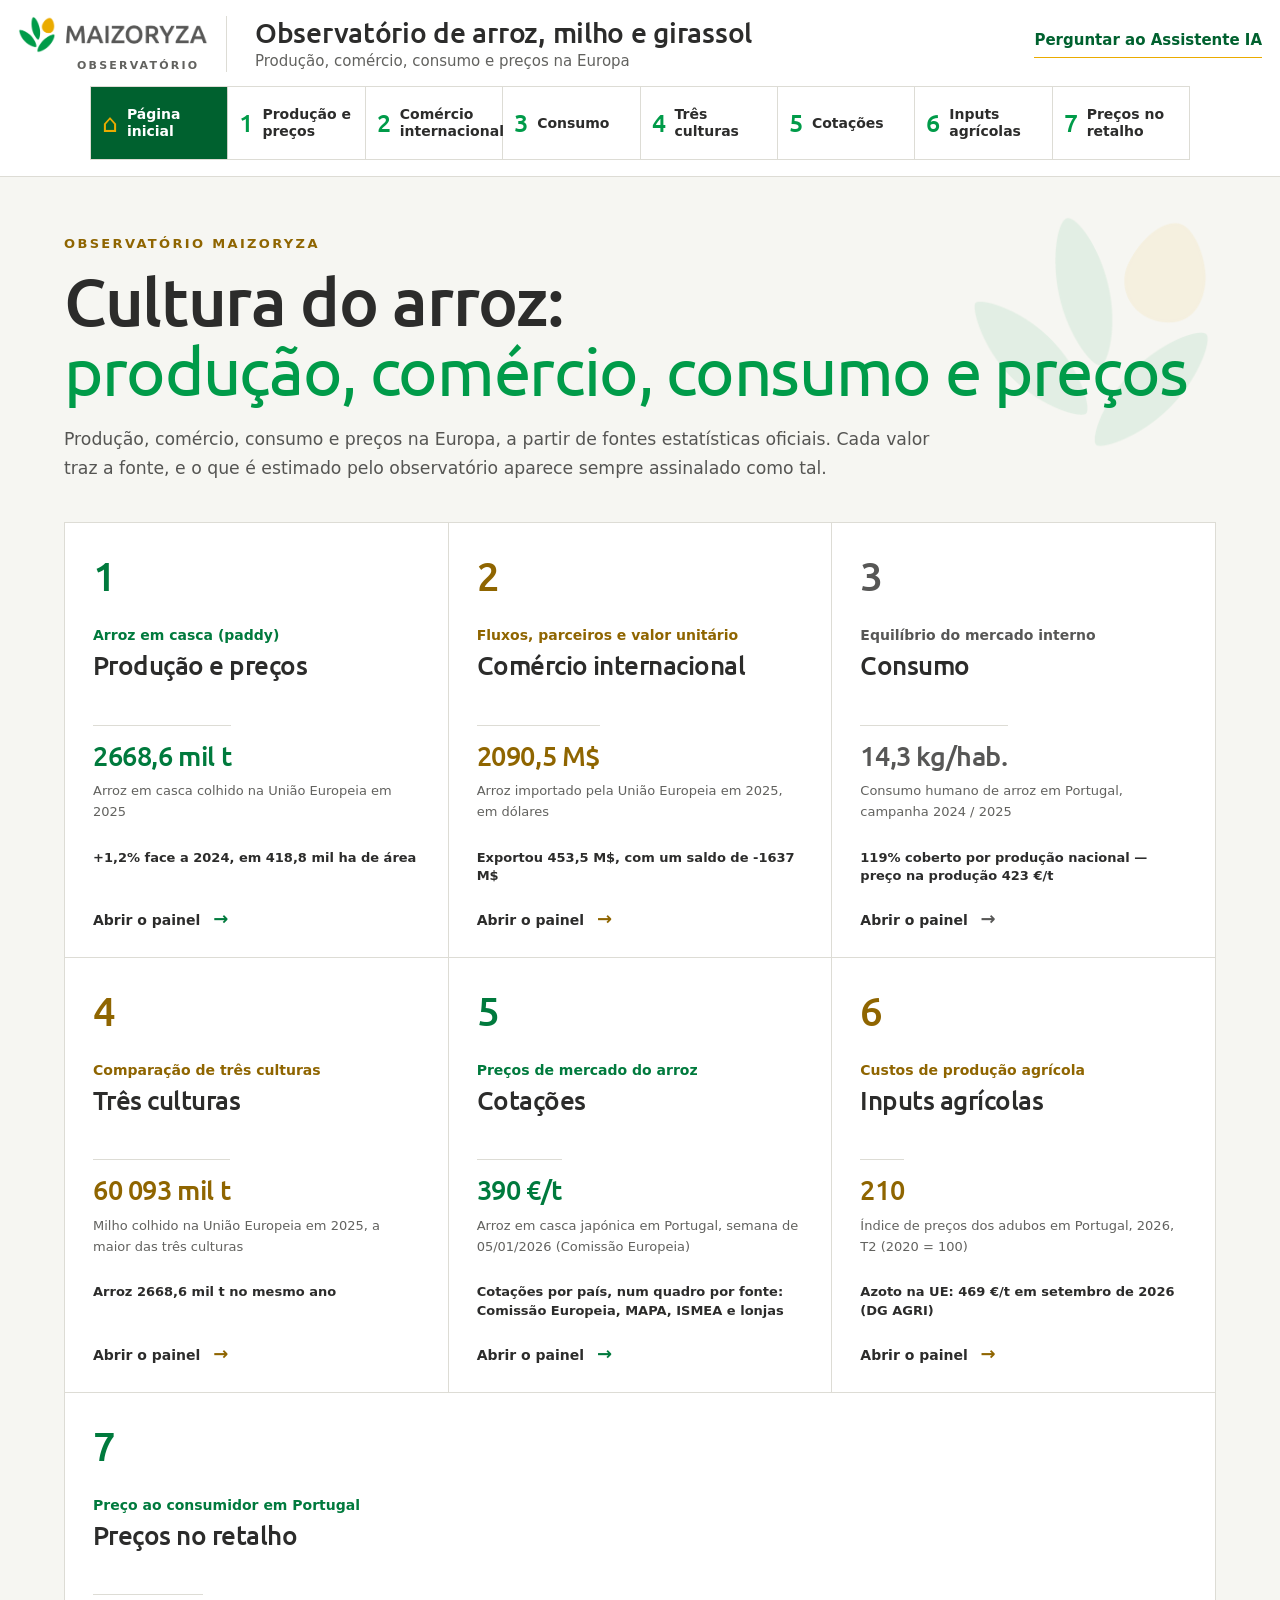
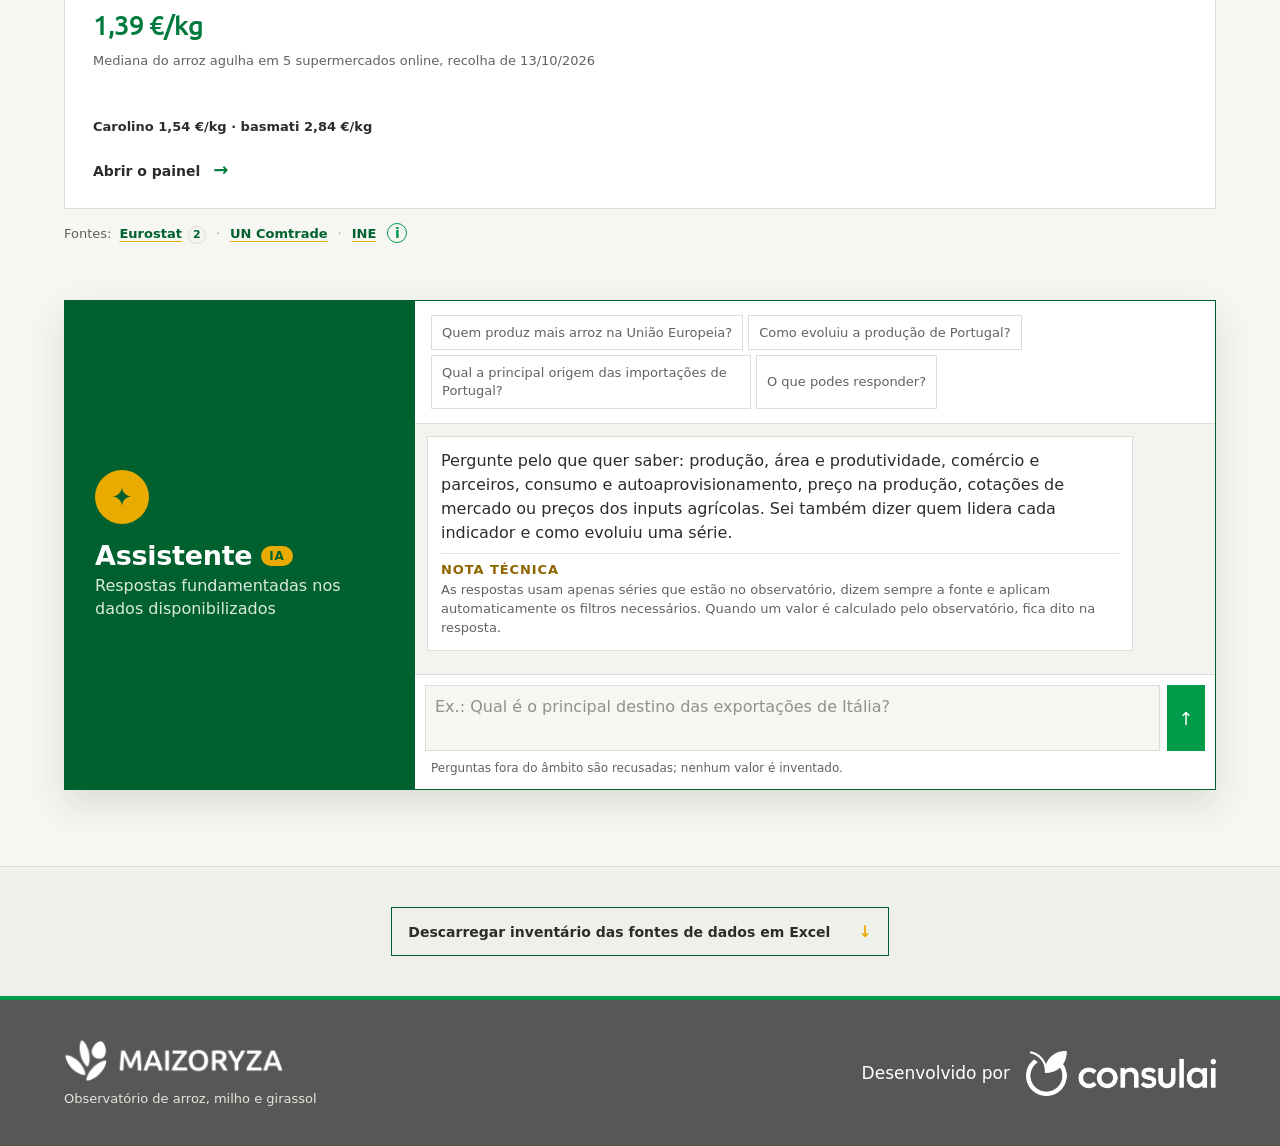
==== commit 827c2d23: "Add files via upload Nova pasta" ====
--- a/observatorio-maizoryza/index.html
+++ b/observatorio-maizoryza/index.html
@@ -2,9 +2,9 @@
 <title>Observatório Maizoryza</title>
 <link rel="icon" type="image/png" href="./favicon.png" />
 <meta name="description" content="Produção, comércio, consumo e preços de arroz, milho e girassol na Europa, a partir de fontes estatísticas oficiais." />
-<link rel="stylesheet" href="./assets/index-Bw8ktwnq.css" />
+<link rel="stylesheet" href="./assets/index-mz6c62658e.css" />
 
 <div id="root"></div>
-<script type="module" src="./assets/index-DgbcGslH.js"></script>
+<script type="module" src="./assets/index-mzd6e31609.js"></script>
 
 </body></html>
--- a/observatorio-maizoryza/assets/index-mz6c62658e.css
+++ b/observatorio-maizoryza/assets/index-mz6c62658e.css
@@ -0,0 +1,43 @@
+@font-face{font-family:Ubuntu;font-style:normal;font-display:swap;font-weight:400;src:url(./ubuntu-latin-400-normal-CQJ26Fy6.woff2)format("woff2"),url(./ubuntu-latin-400-normal-ChuJk2Dr.woff)format("woff")}@font-face{font-family:Ubuntu;font-style:normal;font-display:swap;font-weight:500;src:url(./ubuntu-latin-500-normal-CnjGCQfM.woff2)format("woff2"),url(./ubuntu-latin-500-normal-BMp9VhBY.woff)format("woff")}@font-face{font-family:Ubuntu;font-style:normal;font-display:swap;font-weight:700;src:url(./ubuntu-latin-700-normal-DlYwEzNn.woff2)format("woff2"),url(./ubuntu-latin-700-normal-DAmh8SsM.woff)format("woff")}@layer properties{@supports (((-webkit-hyphens:none)) and (not (margin-trim:inline))) or ((-moz-orient:inline) and (not (color:rgb(from red r g b)))){*,:before,:after,::backdrop{--tw-rotate-x:initial;--tw-rotate-y:initial;--tw-rotate-z:initial;--tw-skew-x:initial;--tw-skew-y:initial;--tw-blur:initial;--tw-brightness:initial;--tw-contrast:initial;--tw-grayscale:initial;--tw-hue-rotate:initial;--tw-invert:initial;--tw-opacity:initial;--tw-saturate:initial;--tw-sepia:initial;--tw-drop-shadow:initial;--tw-drop-shadow-color:initial;--tw-drop-shadow-alpha:100%;--tw-drop-shadow-size:initial}}}@layer theme{:root,:host{--font-sans:ui-sans-serif, system-ui, sans-serif, "Apple Color Emoji", "Segoe UI Emoji", "Segoe UI Symbol", "Noto Color Emoji";--font-mono:ui-monospace, SFMono-Regular, Menlo, Monaco, Consolas, "Liberation Mono", "Courier New", monospace;--spacing:.25rem;--default-font-family:var(--font-sans);--default-mono-font-family:var(--font-mono)}}@layer base{*,:after,:before,::backdrop{box-sizing:border-box;border:0 solid;margin:0;padding:0}::file-selector-button{box-sizing:border-box;border:0 solid;margin:0;padding:0}html,:host{-webkit-text-size-adjust:100%;tab-size:4;line-height:1.5;font-family:var(--default-font-family,ui-sans-serif, system-ui, sans-serif, "Apple Color Emoji", "Segoe UI Emoji", "Segoe UI Symbol", "Noto Color Emoji");font-feature-settings:var(--default-font-feature-settings,normal);font-variation-settings:var(--default-font-variation-settings,normal);-webkit-tap-highlight-color:transparent}hr{height:0;color:inherit;border-top-width:1px}abbr:where([title]){-webkit-text-decoration:underline dotted;text-decoration:underline dotted}h1,h2,h3,h4,h5,h6{font-size:inherit;font-weight:inherit}a{color:inherit;-webkit-text-decoration:inherit;-webkit-text-decoration:inherit;-webkit-text-decoration:inherit;-webkit-text-decoration:inherit;text-decoration:inherit}b,strong{font-weight:bolder}code,kbd,samp,pre{font-family:var(--default-mono-font-family,ui-monospace, SFMono-Regular, Menlo, Monaco, Consolas, "Liberation Mono", "Courier New", monospace);font-feature-settings:var(--default-mono-font-feature-settings,normal);font-variation-settings:var(--default-mono-font-variation-settings,normal);font-size:1em}small{font-size:80%}sub,sup{vertical-align:baseline;font-size:75%;line-height:0;position:relative}sub{bottom:-.25em}sup{top:-.5em}table{text-indent:0;border-color:inherit;border-collapse:collapse}:-moz-focusring{outline:auto}progress{vertical-align:baseline}summary{display:list-item}ol,ul,menu{list-style:none}img,svg,video,canvas,audio,iframe,embed,object{vertical-align:middle;display:block}img,video{max-width:100%;height:auto}button,input,select,optgroup,textarea{font:inherit;font-feature-settings:inherit;font-variation-settings:inherit;letter-spacing:inherit;color:inherit;opacity:1;background-color:#0000;border-radius:0}::file-selector-button{font:inherit;font-feature-settings:inherit;font-variation-settings:inherit;letter-spacing:inherit;color:inherit;opacity:1;background-color:#0000;border-radius:0}:where(select:is([multiple],[size])) optgroup{font-weight:bolder}:where(select:is([multiple],[size])) optgroup option{padding-inline-start:20px}::file-selector-button{margin-inline-end:4px}::placeholder{opacity:1}@supports (not ((-webkit-appearance:-apple-pay-button))) or (contain-intrinsic-size:1px){::placeholder{color:currentColor}@supports (color:color-mix(in lab, red, red)){::placeholder{color:color-mix(in oklab, currentcolor 50%, transparent)}}}textarea{resize:vertical}::-webkit-search-decoration{-webkit-appearance:none}::-webkit-date-and-time-value{min-height:1lh;text-align:inherit}::-webkit-datetime-edit{display:inline-flex}::-webkit-datetime-edit-fields-wrapper{padding:0}::-webkit-datetime-edit{padding-block:0}::-webkit-datetime-edit-year-field{padding-block:0}::-webkit-datetime-edit-month-field{padding-block:0}::-webkit-datetime-edit-day-field{padding-block:0}::-webkit-datetime-edit-hour-field{padding-block:0}::-webkit-datetime-edit-minute-field{padding-block:0}::-webkit-datetime-edit-second-field{padding-block:0}::-webkit-datetime-edit-millisecond-field{padding-block:0}::-webkit-datetime-edit-meridiem-field{padding-block:0}::-webkit-calendar-picker-indicator{line-height:1}:-moz-ui-invalid{box-shadow:none}button,input:where([type=button],[type=reset],[type=submit]){appearance:button}::file-selector-button{appearance:button}::-webkit-inner-spin-button{height:auto}::-webkit-outer-spin-button{height:auto}[hidden]:where(:not([hidden=until-found])){display:none!important}}@layer components;@layer utilities{.visible{visibility:visible}.absolute{position:absolute}.start{inset-inline-start:var(--spacing)}.end{inset-inline-end:var(--spacing)}.container{width:100%}@media (width>=40rem){.container{max-width:40rem}}@media (width>=48rem){.container{max-width:48rem}}@media (width>=64rem){.container{max-width:64rem}}@media (width>=80rem){.container{max-width:80rem}}@media (width>=96rem){.container{max-width:96rem}}.block{display:block}.flex{display:flex}.grid{display:grid}.hidden{display:none}.table{display:table}.transform{transform:var(--tw-rotate-x,) var(--tw-rotate-y,) var(--tw-rotate-z,) var(--tw-skew-x,) var(--tw-skew-y,)}.resize{resize:both}.blur{--tw-blur:blur(8px);filter:var(--tw-blur,) var(--tw-brightness,) var(--tw-contrast,) var(--tw-grayscale,) var(--tw-hue-rotate,) var(--tw-invert,) var(--tw-saturate,) var(--tw-sepia,) var(--tw-drop-shadow,)}}:root{--brand-green:#009b49;--brand-yellow:#eaab00;--brand-grey:#575756;--brand-deep:#00612f;--ink:#2c2c2b;--deep:#3a3a39;--paper:#f6f6f2;--card:#fff;--line:#dddcd5;--muted:#62625f;--gold:#8f6500;--orange:#d99a00;--green:#007a3d;--purple:#9a3f86;--red:#b8442a;--blue:#009b49;--deep-blue:#00612f;--pink:#ff8baa;--display:"Ubuntu", "Segoe UI", ui-sans-serif, system-ui, sans-serif;--shadow:0 20px 60px #28282617}*{box-sizing:border-box}html{scroll-behavior:smooth}body{background:var(--paper);color:var(--ink);margin:0;font-family:Inter,ui-sans-serif,system-ui,-apple-system,Segoe UI,sans-serif}button,select,textarea{font:inherit}button,a{color:inherit}.loading{min-height:100vh;color:var(--muted);place-content:center;justify-items:center;gap:16px;display:grid}.loading strong{color:var(--ink);font:500 34px var(--display)}.loader{border:3px solid #dcdcd5;border-top-color:var(--green);border-radius:50%;width:48px;height:48px;animation:1s linear infinite spin}@keyframes spin{to{transform:rotate(360deg)}}.site-header{z-index:100;-webkit-backdrop-filter:blur(16px);backdrop-filter:blur(16px);background:#fffffff2;border-bottom:1px solid #28282629;grid-template-columns:1fr auto 1fr;align-items:center;min-height:68px;padding:0 4vw;display:grid;position:sticky;top:0}.brand{cursor:pointer;background:0 0;border:0;justify-self:start;align-items:center;gap:12px;padding:0;display:inline-flex}.brand>span,.brand-seal{background:var(--ink);color:#fff;width:36px;height:36px;font:700 13px var(--display);border-radius:53% 47% 45% 55%;place-items:center;display:grid;transform:rotate(-4deg)}.brand b{letter-spacing:-.02em;font-size:16px}.site-header nav{border:1px solid var(--line);background:#ecece6;border-radius:999px;gap:7px;padding:5px;display:flex}.site-header nav button{cursor:pointer;background:0 0;border:0;border-radius:999px;min-width:46px;height:31px;font-size:13px;font-weight:800}.site-header nav button.active{background:var(--ink);color:#fff;box-shadow:0 3px 10px #2828262e}.assistant-jump{border-bottom:1px solid var(--gold);justify-self:end;padding-bottom:4px;font-size:13px;font-weight:800;text-decoration:none}.intro-hero{grid-template-columns:1.35fr .65fr;align-items:center;gap:8vw;max-width:1500px;min-height:520px;margin:0 auto;padding:90px 5vw 72px;display:grid;overflow:hidden}.eyebrow{color:var(--gold);letter-spacing:.18em;text-transform:uppercase;font-size:12px;font-weight:850}.intro-copy h1,.panel-heading h1,.panel-card h2,.visual-head h2,.section-title h2,.country-triptych h2{font-family:var(--display);font-weight:500}.intro-copy h1{letter-spacing:-.055em;margin:15px 0 25px;font-size:clamp(52px,7vw,105px);line-height:.91}.intro-copy h1 em{color:var(--gold);font-weight:400}.intro-copy>p{color:#555553;max-width:730px;margin:0;font-size:clamp(16px,1.5vw,20px);line-height:1.65}.fresh-strip{color:var(--muted);text-transform:uppercase;letter-spacing:.09em;align-items:center;gap:18px;margin-top:36px;font-size:13px;display:flex}.fresh-strip span{align-items:baseline;gap:6px;display:inline-flex}.fresh-strip b{color:var(--ink);font:500 25px var(--display);letter-spacing:0}.fresh-strip i{background:var(--gold);border-radius:50%;width:4px;height:4px}.rice-orbit{aspect-ratio:1;border:1px solid #28282640;border-radius:50%;place-items:center;width:min(31vw,370px);display:grid;position:relative}.rice-orbit:before,.rice-orbit:after{content:"";border:1px dashed #ba873073;border-radius:50%;position:absolute;inset:13%;transform:rotate(18deg)scaleY(.62)}.rice-orbit:after{transform:rotate(-48deg)scaleY(.62)}.rice-orbit b{z-index:2;background:var(--ink);color:#fff;text-align:center;width:118px;height:118px;font:500 20px/1.25 var(--display);border-radius:50%;place-items:center;display:grid;position:relative;box-shadow:0 0 0 13px #28282614}.rice-orbit span{z-index:3;border:1px solid var(--line);background:var(--card);color:var(--muted);letter-spacing:.1em;text-transform:uppercase;padding:7px 10px;font-size:11px;font-weight:800;position:absolute}.rice-orbit span:first-child{top:9%;left:8%}.rice-orbit span:nth-child(2){top:38%;right:-5%}.rice-orbit span:nth-child(3){bottom:7%;left:16%}.panel-launcher{grid-template-columns:repeat(5,1fr);max-width:1680px;margin:0 auto;padding:0 5vw 90px;display:grid}.panel-card{--panel-color:var(--green);border:1px solid var(--line);background:var(--card);text-align:left;cursor:pointer;border-left:0;flex-direction:column;align-items:flex-start;min-height:330px;padding:28px;transition:transform .2s,box-shadow .2s,background .2s;display:flex}.panel-card:first-child{border-left:1px solid var(--line)}.panel-card:hover{z-index:2;box-shadow:var(--shadow);background:#fff;transform:translateY(-8px)}.panel-card>span{color:var(--panel-color);font:500 40px var(--display)}.panel-card>small{color:var(--panel-color);letter-spacing:.15em;text-transform:uppercase;margin-top:36px;font-size:11px;font-weight:850}.panel-card h2{letter-spacing:-.035em;margin:8px 0 13px;font-size:28px;line-height:1.08}.panel-card p{color:var(--muted);margin:0;font-size:14px;line-height:1.6}.panel-card>b{margin-top:auto;padding-top:20px;font-size:13px}.panel-card>b i{color:var(--panel-color);margin-left:8px;font-size:18px;font-style:normal}.home-lower{border-top:1px solid var(--line);background:#eef1ea;grid-template-columns:minmax(0,1.55fr) minmax(340px,.45fr);gap:40px;padding:85px 5vw;display:grid}.source-overview{justify-self:end;width:100%;max-width:1030px}.section-title h2{letter-spacing:-.04em;margin:8px 0 10px;font-size:44px}.section-title p{color:var(--muted);margin:0 0 28px}.source-list{background:var(--line);border:1px solid var(--line);grid-template-columns:repeat(2,1fr);gap:1px;display:grid}.source-list a{background:var(--card);grid-template-columns:1fr auto;gap:7px 16px;min-height:110px;padding:18px;text-decoration:none;transition:background .2s;display:grid}.source-list a:hover{background:#fff}.source-list b{font-family:var(--display);font-size:19px}.source-list span{color:var(--muted);grid-column:1/-1;font-size:13px;line-height:1.5}.source-list small{border-radius:99px;grid-area:1/2;align-self:start;padding:5px 7px;font-size:10px;font-weight:850}.status-live{color:#00612f;background:#dff0e5}.status-reference{color:#2f5f40;background:#eaf5ee}.excel-download{border:1px solid var(--ink);width:100%;color:inherit;font:inherit;text-align:left;cursor:pointer;background:0 0;justify-content:space-between;align-items:center;gap:14px;margin-top:16px;padding:14px 16px;font-size:12px;font-weight:850;text-decoration:none;display:flex}.excel-download:hover{background:var(--ink);color:#fff}.excel-download span{color:var(--gold);font-size:16px}.dashboard-shell{grid-template-columns:minmax(0,1fr) 350px;align-items:start;gap:26px;max-width:1580px;margin:0 auto;padding:58px 4vw 90px;display:grid}.dashboard-main{gap:24px;min-width:0;display:grid}.dashboard-shell aside{scrollbar-width:thin;gap:18px;max-height:calc(100vh - 105px);display:grid;position:sticky;top:88px;overflow:auto}.panel-heading{border-bottom:1px solid var(--line);grid-template-columns:auto 1fr auto;align-items:end;gap:22px;min-height:150px;padding:5px 8px 24px;display:grid}.panel-index{font:500 clamp(54px, 6vw, 86px)/.8 var(--display);letter-spacing:-.05em}.panel-heading h1{letter-spacing:-.045em;margin:7px 0 0;font-size:clamp(39px,4.2vw,67px);line-height:.96}.data-stamp{border:1px solid var(--line);background:var(--card);color:var(--muted);text-transform:uppercase;letter-spacing:.08em;align-self:center;padding:12px 14px;font-size:11px}.data-stamp b{color:var(--ink);font:500 25px var(--display);letter-spacing:0;margin-top:3px;display:block}.data-stamp.experimental{color:#2f5f40;background:#eaf5ee}.data-stamp.experimental b{font-size:17px}.kpi-grid{background:var(--line);border:1px solid var(--line);grid-template-columns:repeat(4,1fr);gap:1px;display:grid}.kpi-grid.kpi-five{grid-template-columns:repeat(5,1fr)}.kpi{background:var(--card);flex-direction:column;justify-content:space-between;min-height:145px;padding:21px;display:flex}.kpi>span{color:var(--muted);letter-spacing:.12em;text-transform:uppercase;font-size:11px;font-weight:850}.kpi strong{font:500 clamp(25px, 2.4vw, 39px)/1 var(--display);letter-spacing:-.035em;white-space:nowrap;margin:13px 0 7px}.kpi small{color:var(--muted);font-size:12px}.kpi-dark{background:var(--ink);color:#fff}.kpi-warm{background:#eaf5ee}.visual-card{border:1px solid var(--line);background:var(--card);padding:clamp(23px,3vw,38px);scroll-margin-top:90px;box-shadow:0 12px 35px #28282608}.visual-head{justify-content:space-between;align-items:flex-start;gap:24px;margin-bottom:25px;display:flex}.visual-head>div:first-child>span{color:var(--gold);letter-spacing:.16em;text-transform:uppercase;font-size:11px;font-weight:850}.visual-head h2{letter-spacing:-.035em;margin:6px 0 7px;font-size:clamp(27px,3vw,43px)}.visual-head p{color:var(--muted);margin:0;font-size:13px;line-height:1.5}.chart-legend{border-top:1px solid var(--line);max-width:900px;color:var(--muted);text-align:center;flex-wrap:wrap;justify-content:center;align-items:center;gap:10px 22px;margin:18px auto 0;padding:13px 18px 0;font-size:14px;line-height:1.4;display:flex}.chart-legend>span{align-items:center;gap:8px;display:inline-flex}.chart-legend i{border-radius:3px;flex:none;width:20px;height:4px;font-style:normal}.chart-legend-note{color:var(--muted);opacity:.85;flex-basis:100%;margin-top:2px;font-size:13px}.chart-legend i.legend-symbol{width:auto;height:auto;font-size:16px}.chart-legend i.legend-axis-x{height:4px}.chart-legend i.legend-axis-y{background:var(--brand-deep);width:4px;height:16px}.chart-legend i.legend-axis-x{background:var(--brand-deep)}.chart-legend i.legend-bubble{background:var(--brand-deep);opacity:.45;border-radius:50%;width:15px;height:15px}.chart-legend i.trade-import,.chart-legend i.trade-export,.chart-legend i.legend-import,.chart-legend i.legend-export{border-radius:2px;height:9px}.two-columns{grid-template-columns:1fr 1fr;align-items:start;gap:24px;display:grid}.consumption-grid{grid-template-columns:minmax(0,1.6fr) minmax(280px,.4fr);gap:24px;display:grid}.line-chart,.bubble-chart{min-width:0;position:relative}.line-chart svg,.bubble-chart svg{width:100%;height:auto;display:block;overflow:visible}.grid{stroke:#e6e6e0;stroke-width:1px}.axis{fill:#71716e;font-family:Inter,sans-serif;font-size:12px}.axis-title{fill:#62625f;font-size:13px;font-weight:700}.plot-point{stroke:#fff;stroke-width:2px;cursor:crosshair;transition:r .15s}.plot-point:hover{r:8}.chart-tip{z-index:4;background:var(--deep);color:#fff;pointer-events:none;min-width:135px;padding:10px 12px;position:absolute;transform:translate(-50%,calc(-100% - 12px));box-shadow:0 10px 25px #0000002e}.chart-tip:after{content:"";border:6px solid #0000;border-top-color:var(--deep);position:absolute;top:100%;left:50%;transform:translate(-50%)}.chart-tip b,.chart-tip span,.chart-tip strong,.chart-tip small{display:block}.chart-tip b{font-size:12px}.chart-tip span{color:#c9c9c4;font-size:11px}.chart-tip strong{color:#f3c94d;margin-top:3px;font-size:14px}.chart-tip small{max-width:160px;margin-top:4px;font-size:10px;line-height:1.35}.hover-point{cursor:crosshair;pointer-events:all}.empty-state{min-height:250px;color:var(--muted);place-items:center;font-size:14px;display:grid}.bar-list{display:grid}.bar-row{text-align:left;cursor:default;background:0 0;border:0;border-bottom:1px solid #e7e7e1;grid-template-columns:31px minmax(95px,145px) 1fr minmax(75px,auto);align-items:center;gap:11px;min-height:47px;padding:6px 4px;display:grid}.bar-row:not(:disabled){cursor:pointer}.bar-row:not(:disabled):hover{background:#f3f6f1}.bar-rank{color:var(--gold);font:500 14px var(--display)}.bar-label{font-size:13px;font-weight:750}.bar-label small{color:var(--muted);margin-top:2px;font-size:10px;font-weight:500;display:block}.bar-track{background:#ebebe6;height:8px;overflow:hidden}.bar-track i{height:100%;display:block}.bar-row strong{text-align:right;white-space:nowrap;font-size:12px}.bubble{cursor:pointer}.bubble circle{opacity:.84;stroke:#fff;stroke-width:2px;transition:opacity .2s,filter .2s}.bubble:hover circle{opacity:1;filter:drop-shadow(0 4px 6px #0003)}.bubble text{fill:#fff;pointer-events:none;font-size:10px;font-weight:900}.inline-tip{border-left:3px solid var(--gold);background:#eef6f0;align-items:center;gap:10px;min-height:43px;padding:9px 12px;font-size:12px;display:flex}.inline-tip span{color:var(--muted)}.inline-tip strong{margin-left:auto}.volatility-chip,.metric-pill{border:1px solid var(--line);background:var(--paper);color:var(--muted);text-transform:uppercase;letter-spacing:.08em;white-space:nowrap;padding:10px 12px;font-size:11px}.volatility-chip b{color:var(--ink);font:500 24px var(--display);letter-spacing:0;margin-top:4px;display:block}.method-banner{border-left:4px solid var(--gold);background:#eaf5ee;grid-template-columns:auto 1fr auto;align-items:center;gap:18px;padding:18px 22px;display:grid}.method-banner b{font-family:var(--display);font-size:18px}.method-banner p{margin:0;font-size:13px;line-height:1.45}.method-banner span{max-width:220px;color:var(--muted);font-size:11px}.gauge-card{min-height:100%}.gauge-wrap{max-width:290px;margin:32px auto 10px}.gauge{aspect-ratio:1;border-radius:50%;width:100%;position:relative;transform:rotate(-135deg)}.gauge:after{content:"";background:var(--card);border-radius:50%;position:absolute;inset:21%}.gauge>div{z-index:2;text-align:center;place-content:center;justify-items:center;display:grid;position:absolute;inset:21%;transform:rotate(135deg)}.gauge strong{font:500 42px var(--display);letter-spacing:-.04em}.gauge span{color:var(--muted);text-transform:uppercase;letter-spacing:.09em;font-size:11px}.gauge-scale{color:var(--muted);justify-content:space-between;margin-top:-38px;font-size:10px;display:flex}.gauge-scale b{color:var(--gold)}.gauge-note{border-top:1px solid var(--line);color:var(--muted);margin:28px 0 0;padding-top:14px;font-size:12px;line-height:1.5}.country-triptych{background:var(--line);border:1px solid var(--line);grid-template-columns:repeat(3,1fr);gap:1px;display:grid}.country-triptych article{--country-color:var(--green);background:var(--card);padding:27px;position:relative;overflow:hidden}.country-triptych article:before{content:"";background:var(--country-color);width:5px;position:absolute;inset:0 auto 0 0}.country-triptych article>span{color:var(--country-color);letter-spacing:.16em;font-size:12px;font-weight:900}.country-triptych h2{margin:8px 0 24px;font-size:32px}.country-triptych article>strong{color:var(--country-color);font:500 43px var(--display);margin-bottom:24px;display:block}.country-triptych article>strong small{color:var(--muted);font:500 15px Inter,sans-serif}.country-triptych dl{gap:8px;margin:0;display:grid}.country-triptych dl div{border-top:1px solid var(--line);justify-content:space-between;gap:12px;padding-top:8px;display:flex}.country-triptych dt{color:var(--muted);font-size:11px}.country-triptych dd{margin:0;font-size:12px;font-weight:800}.profile-matrix{border-top:1px solid var(--line)}.profile-head,.profile-row{border-bottom:1px solid var(--line);grid-template-columns:155px repeat(3,1fr);align-items:center;gap:18px;padding:14px 0;display:grid}.profile-head{color:var(--muted);text-transform:uppercase;letter-spacing:.08em;font-size:11px}.profile-head b{text-align:center}.profile-row>strong{font:500 17px var(--display)}.profile-cell{grid-template-columns:1fr minmax(88px,auto);align-items:center;gap:8px;display:grid}.profile-cell>span{background:#ebebe6;height:10px;overflow:hidden}.profile-cell i{height:100%;display:block}.profile-cell b{text-align:right;font-size:11px}.filter-panel,.chat-panel{border:1px solid var(--line);background:var(--card);box-shadow:0 10px 28px #2828260d}.filter-panel{padding:20px}.aside-title{border-bottom:1px solid var(--line);justify-content:space-between;gap:15px;margin-bottom:15px;padding-bottom:13px;display:flex}.aside-title span{font:500 23px var(--display)}.aside-title small{max-width:125px;color:var(--muted);text-align:right;font-size:10px}.filter-panel>label{color:var(--muted);letter-spacing:.08em;text-transform:uppercase;gap:6px;margin-top:12px;font-size:11px;font-weight:800;display:grid}.filter-panel select{border:1px solid var(--line);background:var(--paper);width:100%;min-height:40px;color:var(--ink);border-radius:0;padding:0 10px;font-size:13px}.filter-panel fieldset{border:1px solid var(--line);margin:17px 0 0;padding:12px}.filter-panel legend{text-transform:uppercase;letter-spacing:.08em;padding:0 5px;font-size:11px;font-weight:800}.filter-panel legend small{color:var(--muted)}.checks{gap:6px;max-height:150px;display:grid;overflow:auto}.checks label{align-items:center;gap:7px;font-size:12px;display:flex}.filter-note{border-left:2px solid var(--gold);color:var(--muted);background:#f1f5ef;margin:14px 0 0;padding:10px;font-size:10px;line-height:1.45}.chat-panel{flex-direction:column;min-height:380px;display:flex}.chat-home{place-self:start;max-width:400px;min-height:570px}.chat-head{border-bottom:1px solid var(--line);align-items:center;gap:10px;padding:15px 17px;display:flex}.chat-head>span{background:var(--ink);color:#eaab00;border-radius:50%;place-items:center;width:31px;height:31px;display:grid}.chat-head b,.chat-head small{display:block}.chat-head small{color:var(--muted);margin-top:2px;font-size:9px}.chat-suggestions{border-bottom:1px solid var(--line);gap:5px;padding:9px 12px;display:flex;overflow-x:auto}.chat-suggestions button{border:1px solid var(--line);max-width:180px;color:var(--muted);text-align:left;cursor:pointer;background:0 0;flex:none;padding:6px 8px;font-size:9px}.chat-suggestions button:hover{border-color:var(--gold);color:var(--ink)}.messages{background:#f3f3ef;align-content:start;gap:9px;min-height:170px;max-height:255px;padding:12px;display:grid;overflow:auto}.chat-home .messages{max-height:360px}.message{background:var(--card);border:1px solid #dfdfd8;max-width:91%;padding:10px 11px;font-size:11px;line-height:1.45}.message.user{background:var(--ink);color:#fff;border-color:var(--ink);justify-self:end}.message p{margin:0}.message>small{color:var(--muted);border-top:1px solid #68756f38;margin-top:8px;padding-top:7px;font-size:9px;line-height:1.45;display:block}.message>small b{color:var(--gold);text-transform:uppercase;letter-spacing:.07em;margin-bottom:2px;display:block}.message>span{color:#2f5f40;margin-top:7px;font-size:9px;font-weight:750;display:block}.chart-link{border:0;border-top:1px solid var(--line);width:100%;color:var(--ink);text-align:left;cursor:pointer;background:0 0;justify-content:space-between;margin-top:8px;padding:8px 0 0;font-size:10px;font-weight:850;display:flex}.chart-link i{color:var(--gold);font-style:normal}.chat-panel form{border-top:1px solid var(--line);background:var(--card);grid-template-columns:1fr 38px;gap:7px;padding:10px;display:grid}.chat-panel textarea{resize:none;border:1px solid var(--line);background:var(--paper);min-height:53px;color:var(--ink);border-radius:0;padding:9px;font-size:11px;line-height:1.35}.chat-panel form button{background:var(--gold);color:#fff;cursor:pointer;border:0;font-size:18px}.chat-foot{color:var(--muted);text-align:center;margin:0;padding:0 11px 10px;font-size:9px}.panel-footer{border-top:1px solid var(--line);background:#efefea;grid-template-columns:repeat(4,1fr);display:grid}.panel-footer button{border:0;border-right:1px solid var(--line);text-align:left;cursor:pointer;background:0 0;align-items:center;gap:14px;min-height:100px;padding:20px 3vw;display:flex}.panel-footer button:hover{background:var(--card)}.panel-footer span{color:var(--gold);font:500 25px var(--display)}.panel-footer b{font-size:13px}footer{background:var(--deep);color:#fff;grid-template-columns:1fr auto 1fr;align-items:center;gap:20px;min-height:145px;padding:35px 4vw;display:grid}footer>div{align-items:center;gap:12px;display:flex}footer>p{color:#c7c7c2;text-align:center;font-size:11px}footer>button{color:#eaab00;cursor:pointer;background:0 0;border:0;justify-self:end;font-size:12px}@media (width<=1180px){.dashboard-shell{grid-template-columns:minmax(0,1fr) 315px;padding-left:2.5vw;padding-right:2.5vw}.kpi-grid.kpi-five{grid-template-columns:repeat(3,1fr)}.kpi-grid.kpi-five .kpi:nth-child(n+4){min-height:115px}.two-columns{grid-template-columns:1fr}.panel-launcher{background:var(--line);grid-template-columns:repeat(2,1fr);gap:1px}.panel-card{border:0}}@media (width<=820px){.site-header{grid-template-columns:1fr auto;padding:0 16px}.site-header nav{display:none}.assistant-jump{font-size:11px}.intro-hero{grid-template-columns:1fr;min-height:auto;padding:68px 22px 45px}.rice-orbit{justify-self:center;width:280px}.panel-launcher{background:0 0;grid-template-columns:1fr;gap:10px;padding:0 22px 60px}.panel-card{border:1px solid var(--line);min-height:260px}.home-lower{grid-template-columns:1fr;padding:60px 22px}.source-list{grid-template-columns:1fr}.chat-home{width:100%;max-width:none}.dashboard-shell{grid-template-columns:1fr;padding:35px 16px 65px}.dashboard-shell aside{max-height:none;position:static;overflow:visible}.panel-heading{grid-template-columns:auto 1fr;min-height:120px}.data-stamp{grid-column:1/-1;justify-self:start}.kpi-grid,.kpi-grid.kpi-five{grid-template-columns:repeat(2,1fr)}.consumption-grid,.country-triptych,.method-banner{grid-template-columns:1fr}.profile-head,.profile-row{grid-template-columns:100px repeat(3,minmax(120px,1fr));min-width:600px}.profile-matrix{overflow-x:auto}.panel-footer{grid-template-columns:repeat(2,1fr)}footer{text-align:center;grid-template-columns:1fr}footer>div,footer>button{justify-self:center}footer>p{margin:0}}@media (width<=520px){.brand b{display:none}.intro-copy h1{font-size:49px}.fresh-strip{flex-direction:column;align-items:flex-start;gap:8px}.fresh-strip i{display:none}.rice-orbit{width:240px}.kpi-grid,.kpi-grid.kpi-five{grid-template-columns:1fr}.visual-head{flex-direction:column}.bar-row{grid-template-columns:25px 100px 1fr}.bar-row strong{text-align:left;grid-column:2/-1}.panel-footer{grid-template-columns:1fr}}.site-header{grid-template-columns:190px minmax(0,1fr) 160px;gap:18px;min-height:82px;padding:8px 3vw}.consulai-link{justify-self:start;align-items:center;min-height:44px;text-decoration:none;display:inline-flex}.consulai-link img{object-fit:contain;width:70px;height:58px;display:block}.site-header .top-panel-nav{border:1px solid var(--line);background:var(--line);border-radius:0;grid-template-columns:repeat(6,minmax(100px,1fr));gap:1px;min-width:0;padding:0;display:grid;overflow-x:auto}.site-header .top-panel-nav button{background:var(--card);text-align:left;border-radius:0;align-items:center;gap:8px;min-width:100px;height:48px;padding:7px 9px;display:flex}.site-header .top-panel-nav button span{color:var(--gold);font:500 17px var(--display)}.site-header .top-panel-nav button.active{background:var(--ink)}.assistant-jump{text-align:right;font-size:14px}.panel-footer{grid-template-columns:repeat(5,1fr)}.panel-footer button.active{background:var(--ink);color:#fff}.panel-footer button.active span{color:#eaab00}.exchange-note{border-left:4px solid var(--green);background:#fffdf8c2;gap:3px;width:max-content;max-width:100%;margin-top:23px;padding:13px 16px;text-decoration:none;display:grid;box-shadow:0 8px 24px #2828260d}.exchange-note span{color:var(--muted);letter-spacing:.08em;text-transform:uppercase;font-size:12px;font-weight:850}.exchange-note b{font:500 19px var(--display)}.exchange-note small{color:var(--muted);font-size:13px}.dashboard-shell{grid-template-columns:minmax(0,1fr) 385px;gap:30px;max-width:1680px}.panel-card p{font-size:16px;line-height:1.65}.visual-head p{font-size:15px;line-height:1.55}.chart-legend,.axis{font-size:15px}.bar-row strong,.chart-tip b{font-size:14px}.chart-tip span{font-size:13px}.chart-tip strong{font-size:16px}.chart-tip small{font-size:12px}.inline-tip{font-size:14px}.method-banner span,.filter-panel>label{font-size:13px}.checks{gap:8px;max-height:190px}.chat-head{padding:17px 18px}.chat-suggestions button{max-width:230px;padding:8px 10px;font-size:12px;line-height:1.35}.messages{gap:11px;min-height:210px;max-height:330px}.message{padding:12px 13px;font-size:15px;line-height:1.5}.chat-panel textarea{min-height:66px;font-size:15px;line-height:1.45}.chat-home{max-width:440px}.chart-source{border-top:1px solid var(--line);color:var(--muted);margin-top:22px;padding-top:10px;font-size:13px;line-height:1.4}.chart-source a{color:var(--ink);-webkit-text-decoration-color:var(--gold);-webkit-text-decoration-color:var(--gold);-webkit-text-decoration-color:var(--gold);text-decoration-color:var(--gold);text-underline-offset:3px}.grain-list{display:grid}.grain-row{text-align:left;background:0 0;border:0;border-bottom:1px solid #e7e7e1;grid-template-columns:34px minmax(130px,190px) minmax(220px,1fr) minmax(95px,auto);align-items:center;gap:13px;min-height:58px;padding:8px 4px;display:grid}.grain-row:not(:disabled){cursor:pointer}.grain-row:not(:disabled):hover{background:#f3f6f1}.grain-track{flex-wrap:wrap;align-content:center;gap:4px 3px;min-height:30px;display:flex}.grain-track i{background:linear-gradient(135deg,#fff9db,#dfca8d);border:1px solid #b89c5a;border-radius:80% 20%;width:14px;height:7px;display:block;transform:rotate(-17deg);box-shadow:inset -2px -1px 2px #664c1826}.grain-row strong{text-align:right;white-space:nowrap;font-size:15px}.trade-area-chart svg,.dumbbell-chart svg{width:100%;height:auto;display:block;overflow:visible}.balance-label{paint-order:stroke;stroke:var(--card);stroke-width:4px;font-size:14px;font-weight:850}.symbol-legend{color:var(--muted);justify-content:flex-end;gap:18px;margin:0 0 6px;font-size:14px;font-weight:750;display:flex}.symbol-legend span{align-items:center;gap:6px;display:inline-flex}.symbol-legend i{font-style:normal}.dumbbell-line{stroke:#c4c4bf;stroke-width:5px;stroke-linecap:round}.dumbbell-symbol{pointer-events:none;font-size:15px}.dumbbell-value{fill:var(--ink);paint-order:stroke;stroke:var(--card);stroke-width:4px;font-size:14px;font-weight:800}.year-axis{font-size:17px;font-weight:800}.nested-bars{gap:15px;padding:8px 0;display:grid}.nested-row{grid-template-columns:62px 1fr 180px;align-items:center;gap:16px;display:grid}.nested-row>strong{font:500 17px var(--display)}.nested-track{background:#ebebe6;height:34px;position:relative}.nested-track i{display:block;position:absolute;left:0}.nested-import{background:var(--orange);height:34px;top:0}@supports (color:color-mix(in lab, red, red)){.nested-import{background:color-mix(in srgb, var(--orange) 45%, white)}}.nested-export{background:#007a3d;height:16px;top:9px}.nested-row>span{grid-template-columns:1fr 1fr;gap:9px;font-size:13px;display:grid}.nested-row>span b:first-child{color:#8f6500}.nested-row>span b:last-child{color:#00612f}.legend-import,.legend-export{width:18px;height:9px;display:inline-block}.legend-import{background:var(--orange)}@supports (color:color-mix(in lab, red, red)){.legend-import{background:color-mix(in srgb, var(--orange) 45%, white)}}.legend-export{background:#007a3d}.bubble circle{opacity:1;stroke:#fff;stroke-width:4px;filter:drop-shadow(0 5px 7px #2828262e)}.bubble text.bubble-code{fill:var(--ink);paint-order:stroke;stroke:var(--card);stroke-width:4px;font-size:14px;font-weight:900}@media (width<=1280px){.site-header{grid-template-columns:150px minmax(0,1fr) 125px;padding-left:18px;padding-right:18px}.consulai-link img{width:66px;height:55px}.site-header .top-panel-nav{grid-template-columns:repeat(6,minmax(82px,1fr))}.site-header .top-panel-nav button{min-width:82px}.site-header .top-panel-nav button b{font-size:11px}.dashboard-shell{grid-template-columns:minmax(0,1fr) 340px}}@media (width<=900px){.site-header{grid-template-columns:1fr auto;position:relative}.site-header .top-panel-nav{grid-area:2/1/auto/-1;width:100%;display:grid}.assistant-jump{font-size:13px}.dashboard-shell{grid-template-columns:1fr}.dashboard-shell aside{max-height:none;position:static;overflow:visible}.grain-row{grid-template-columns:30px minmax(110px,160px) 1fr}.grain-row strong{text-align:left;grid-column:2/-1}.nested-row{grid-template-columns:50px 1fr}.nested-row>span{grid-column:2}}@media (width<=600px){.site-header .top-panel-nav{grid-template-columns:repeat(6,95px)}.site-header .top-panel-nav button b{display:none}.site-header .top-panel-nav button{justify-content:center;min-width:95px}.panel-footer{grid-template-columns:1fr}.grain-row{grid-template-columns:25px 1fr}.grain-track,.grain-row strong{grid-column:2}.chart-legend{gap:8px 16px}}body{font-size:16px}.site-header{grid-template-columns:225px minmax(720px,1fr) 175px;gap:24px;min-height:98px;padding-top:10px;padding-bottom:10px}.consulai-link img{object-fit:contain;object-position:left center;width:205px;height:58px}.assistant-jump{font-size:15px;line-height:1.35}.eyebrow{font-size:13px}.panel-card p{font-size:17px}.panel-card>small,.panel-card>b{font-size:14px}.section-title p{font-size:17px;line-height:1.55}.source-list span{font-size:16px}.source-list small{font-size:12px}.excel-download{font-size:14px}.data-stamp{font-size:13px;line-height:1.35}.kpi>span{font-size:14px}.kpi small{font-size:15px}.visual-head>div:first-child>span{font-size:14px}.visual-head p,.chart-legend,.axis{font-size:16px}.axis-title{font-size:17px}.bar-label{font-size:16px}.bar-label small{font-size:13px}.bar-row strong,.grain-row strong{font-size:15px}.method-banner p{font-size:16px}.method-banner span{font-size:14px}.volatility-chip,.metric-pill{font-size:13px}.filter-panel>label{font-size:14px}.filter-panel select{min-height:48px;font-size:16px}.filter-panel legend{font-size:14px}.checks label{font-size:15px}.filter-note,.aside-title small{font-size:13px}.chart-source,.gauge-note{font-size:14px}.profile-row>strong{font-size:17px}.profile-cell b,footer>p{font-size:13px}footer>button{font-size:14px}.chat-head{gap:13px;padding:19px 20px}.chat-head>span{width:39px;height:39px;font-size:18px}.chat-head b{font-size:18px}.chat-head small{margin-top:4px;font-size:15px;line-height:1.4}.chat-suggestions button{font-size:13px}.message{font-size:16px}.message>small,.message>span{font-size:13px}.chart-link{font-size:14px}.chat-panel textarea{font-size:16px}.chat-foot{font-size:12px}.common-year{min-width:145px;position:relative}.info-wrap{vertical-align:middle;margin-left:5px;display:inline-flex;position:relative}.info-dot{border:1px solid var(--gold);width:20px;height:20px;color:var(--gold);cursor:help;background:0 0;border-radius:50%;place-items:center;padding:0;font-size:14px;font-weight:900;display:grid}.info-tooltip{z-index:1000;visibility:hidden;opacity:0;background:var(--deep);color:#fff;letter-spacing:0;text-transform:none;width:265px;padding:12px 14px;font-size:14px;line-height:1.45;transition:opacity .15s,transform .15s;position:absolute;bottom:calc(100% + 10px);right:-8px;transform:translateY(4px);box-shadow:0 12px 30px #0003}.info-wrap:hover .info-tooltip,.info-wrap:focus-within .info-tooltip{visibility:visible;opacity:1;transform:translateY(0)}.profile-value{white-space:nowrap;justify-content:flex-end;align-items:center;gap:5px;display:inline-flex}.metric-info{margin-left:0}.metric-info .info-dot{border-color:var(--country-color,var(--gold));width:17px;height:17px;color:var(--country-color,var(--gold));font-size:12px}.metric-info .info-tooltip{white-space:normal;text-align:left;width:285px;left:-8px;right:auto}.kpi .kpi-label{align-items:center;gap:6px;display:flex}.kpi:hover,.kpi:focus-within{z-index:45;position:relative}.kpi .metric-info .info-tooltip{width:min(330px,70vw);left:-8px;right:auto}.country-triptych{background:0 0;border:0;grid-template-columns:repeat(5,minmax(0,1fr));gap:13px}.country-triptych article{border:1px solid var(--line);isolation:isolate;background:linear-gradient(155deg,#fff 45%,#f3f3ee 100%);border-radius:2px;min-height:330px;padding:24px 20px 20px;overflow:visible;box-shadow:0 14px 32px #28282612}.country-triptych article:hover,.country-triptych article:focus-within{z-index:50}.country-triptych article:before{width:100%;height:6px;inset:0 0 auto}.country-triptych article:after{display:none}.country-card-top{z-index:1;justify-content:flex-end;align-items:center;display:flex;position:relative}.country-card-top .flag-box{filter:none;border:0;place-items:center;width:auto;height:auto;padding:0;display:grid}.country-flag{width:44px;height:28px;box-shadow:none;border:0;border-radius:0;display:block;position:relative;overflow:hidden}.country-flag-IT{background:linear-gradient(90deg,#009246 0 33.33%,#fff 33.33% 66.66%,#ce2b37 66.66%)}.country-flag-ES{background:linear-gradient(#aa151b 0 25%,#f1bf00 25% 75%,#aa151b 75%)}.country-flag-PT{background:linear-gradient(90deg,#046a38 0 40%,#da291c 40%)}.country-flag-PT:after{content:"";border:2px solid #f6c343;border-radius:50%;width:8px;height:8px;position:absolute;top:34%;left:34%}.country-flag-EL{background:linear-gradient(90deg,#0000 41%,#fff 41% 59%,#0000 59%) 0 0/45% 55% no-repeat,linear-gradient(#0000 41%,#fff 41% 59%,#0000 59%) 0 0/45% 55% no-repeat,linear-gradient(#0d5eaf,#0d5eaf) 0 0/45% 55% no-repeat,repeating-linear-gradient(#0d5eaf 0 11.11%,#fff 11.11% 22.22%)}.country-flag-EU27_2020{background:radial-gradient(circle at 50% 19%,#fc0 0 1.4px,#0000 1.7px),radial-gradient(circle at 66% 24%,#fc0 0 1.4px,#0000 1.7px),radial-gradient(circle at 77% 35%,#fc0 0 1.4px,#0000 1.7px),radial-gradient(circle at 81%,#fc0 0 1.4px,#0000 1.7px),radial-gradient(circle at 77% 65%,#fc0 0 1.4px,#0000 1.7px),radial-gradient(circle at 66% 76%,#fc0 0 1.4px,#0000 1.7px),radial-gradient(circle at 50% 81%,#fc0 0 1.4px,#0000 1.7px),radial-gradient(circle at 34% 76%,#fc0 0 1.4px,#0000 1.7px),radial-gradient(circle at 23% 65%,#fc0 0 1.4px,#0000 1.7px),radial-gradient(circle at 19%,#fc0 0 1.4px,#0000 1.7px),radial-gradient(circle at 23% 35%,#fc0 0 1.4px,#0000 1.7px),radial-gradient(circle at 34% 24%,#fc0 0 1.4px,#0000 1.7px),#039}.country-triptych h2{z-index:1;margin:17px 0 4px;font-size:27px;position:relative}.country-triptych article>p{color:var(--muted);text-transform:uppercase;letter-spacing:.08em;margin:0;font-size:13px}.country-triptych article>strong{margin:13px 0 22px;font-size:clamp(29px,2.2vw,38px)}.country-triptych dt{font-size:13px}.country-triptych dd{font-size:14px}.country-triptych .comparison-main-value{align-items:center;gap:7px;display:flex}.comparison-card-value{justify-content:flex-end;align-items:center;gap:5px;display:inline-flex}.crop-card-grid{grid-template-columns:repeat(3,minmax(0,1fr));gap:14px;display:grid}.crop-summary-card{--crop-color:var(--green);border:1px solid var(--line);background:linear-gradient(145deg, var(--card) 48%, var(--crop-color));min-height:265px;padding:25px;position:relative;overflow:hidden}@supports (color:color-mix(in lab, red, red)){.crop-summary-card{background:linear-gradient(145deg, var(--card) 48%, color-mix(in srgb, var(--crop-color) 11%, var(--card)))}}.crop-summary-card{box-shadow:0 14px 32px #28282612}.crop-summary-card:before{content:"";background:var(--crop-color);height:6px;position:absolute;inset:0 0 auto}.crop-summary-card>div:first-child{justify-content:space-between;align-items:center;gap:15px;display:flex}.crop-summary-card>div small{color:var(--muted);font-size:13px;font-weight:800}.crop-summary-card h2{font:500 31px var(--display);margin:18px 0 8px}.crop-summary-card>strong{color:var(--crop-color);font:500 clamp(30px, 3vw, 47px)/1 var(--display);margin-bottom:25px;display:block}.crop-summary-card dl{grid-template-columns:1fr 1fr;gap:12px;margin:0;display:grid}.crop-summary-card dl div{border-top:1px solid var(--line);padding-top:10px}.crop-summary-card dt{color:var(--muted);font-size:13px}.crop-summary-card dd{margin:5px 0 0;font-size:16px;font-weight:800}.crop-tech-icon{background:#fff;flex:0 0 66px;place-items:center;width:66px;height:66px;display:grid;position:relative;overflow:hidden}.crop-tech-icon.compact{flex-basis:46px;width:46px;height:46px}.crop-tech-icon img{object-fit:contain;mix-blend-mode:multiply;width:100%;height:100%;padding:3px}.crop-trade-list{background:var(--line);border:1px solid var(--line);gap:1px;display:grid}.crop-trade-legend{color:var(--muted);background:#f2f2ee;justify-content:flex-end;gap:20px;padding:12px 18px;font-size:14px;font-weight:750;display:flex}.crop-trade-legend span{align-items:center;gap:7px;display:inline-flex}.crop-trade-legend i{width:20px;height:7px;display:inline-block}.crop-trade-list article{background:var(--card);grid-template-columns:150px minmax(260px,1fr) 145px;align-items:center;gap:22px;min-height:116px;padding:18px;display:grid}.crop-trade-name{align-items:center;gap:12px;display:flex}.crop-trade-name span{font-size:29px}.crop-trade-name b{font:500 20px var(--display)}.crop-trade-bars{gap:9px;display:grid}.crop-trade-bars>div{background:#ebebe6;height:25px;position:relative}.crop-trade-bars i{min-width:1px;height:100%;display:block}.trade-import{background:var(--orange)}@supports (color:color-mix(in lab, red, red)){.trade-import{background:color-mix(in srgb, var(--orange) 45%, white)}}.trade-export{background:#007a3d}.crop-trade-bars b{color:var(--ink);align-items:center;font-size:14px;display:grid;position:absolute;inset:0 8px 0 auto}.crop-balance{background:#f3f3ef;border-left:4px solid;padding:13px}.crop-balance small,.crop-balance strong{display:block}.crop-balance small{text-transform:uppercase;letter-spacing:.08em;font-size:12px}.crop-balance strong{margin-top:4px;font-size:17px}.segmented-control{border:1px solid var(--line);background:#eef0ea;flex-wrap:wrap;justify-content:flex-end;gap:4px;padding:4px;display:inline-flex}.segmented-control button{min-height:34px;color:var(--muted);cursor:pointer;background:0 0;border:0;padding:7px 13px;font-size:12px;font-weight:850}.segmented-control button.active{background:var(--ink);color:#fff}.visual-method{border-left:3px solid var(--blue);color:var(--muted);background:#eef6f0;margin:16px 0 0;padding:12px 15px;font-size:12px;line-height:1.55}.market-comparison{border:1px solid var(--line);display:grid}.market-comparison article{border-bottom:1px solid var(--line);background:var(--card);grid-template-columns:165px minmax(190px,1.1fr) minmax(130px,.9fr) 105px 95px;align-items:center;gap:14px;min-height:86px;padding:14px 16px;display:grid}.market-comparison article:last-child{border-bottom:0}.market-country{align-items:center;gap:10px;min-width:0;display:flex}.market-country>span{background:var(--deep);color:#fff;flex:0 0 34px;place-items:center;width:34px;height:34px;font-size:12px;font-weight:900;display:grid}.market-country b,.market-country small,.market-product b,.market-product span{display:block}.market-country b{font-size:14px}.market-country small{color:var(--muted);margin-top:2px;font-size:11px}.market-product b{font-size:14px}.market-product span{color:var(--muted);margin-top:3px;font-size:11px;line-height:1.4}.market-scale{background:#e8ebe6;height:9px;position:relative}.market-scale i{background:linear-gradient(90deg, var(--green), var(--blue));height:100%;display:block}.market-scale span{background:var(--blue);border:2px solid #fff;border-radius:50%;width:11px;height:11px;position:absolute;top:50%;transform:translate(-50%,-50%)}.market-comparison article>strong{color:var(--ink);font:500 18px var(--display);text-align:right;white-space:nowrap}.market-comparison article>a{color:var(--blue);text-align:right;text-underline-offset:3px;font-size:11px;font-weight:850;text-decoration-thickness:1px}.trading-latest-grid{grid-template-columns:repeat(3,1fr);gap:12px;margin-bottom:18px;display:grid}.trading-latest-grid article{--crop-color:var(--green);border:1px solid var(--line);border-top:5px solid var(--crop-color);background:var(--crop-color);grid-template-columns:auto 1fr;align-items:center;gap:3px 13px;min-height:160px;padding:18px;display:grid}@supports (color:color-mix(in lab, red, red)){.trading-latest-grid article{background:color-mix(in srgb, var(--crop-color) 6%, white)}}.trading-latest-grid .crop-tech-icon{grid-row:1/5}.trading-latest-grid small{color:var(--muted);letter-spacing:.07em;font-size:12px;font-weight:850}.trading-latest-grid b{font:500 18px var(--display)}.trading-latest-grid strong{color:var(--crop-color);font:500 28px var(--display)}.trading-latest-grid span{color:var(--muted);font-size:13px}.market-method-line{border-left:4px solid var(--blue);color:var(--muted);background:#eef6f0;justify-content:space-between;gap:20px;margin-top:10px;padding:12px 15px;font-size:13px;display:flex}.market-method-line b{color:var(--ink)}.source-network-grid{border:1px solid var(--line);background:var(--line);grid-template-columns:repeat(2,1fr);gap:1px;display:grid}.source-network-grid a{background:var(--card);min-height:178px;padding:19px;text-decoration:none;transition:background .18s,transform .18s;display:block}.source-network-grid a:hover{z-index:1;background:#fff;transform:translateY(-2px)}.source-network-grid a>div{justify-content:space-between;align-items:flex-start;gap:12px;display:flex}.source-network-grid b{font:500 19px var(--display)}.source-network-grid a>div span{text-align:right;padding:5px 8px;font-size:11px;font-weight:850}.network-live{color:#fff;background:var(--green)}.network-reference{color:var(--deep);background:var(--gold)}@supports (color:color-mix(in lab, red, red)){.network-reference{background:color-mix(in srgb, var(--gold) 42%, white)}}.source-network-grid p{margin:16px 0 8px;font-size:14px;font-weight:750;line-height:1.5}.source-network-grid small{color:var(--muted);font-size:13px;line-height:1.5}.profile-matrix{overflow:visible}.profile-head,.profile-row{grid-template-columns:165px repeat(var(--profile-count,5), minmax(130px, 1fr));min-width:900px}.profile-head{font-size:12px}.trade-area-chart{position:relative}.balance-label{pointer-events:none}@media (width<=1450px){.site-header{grid-template-columns:190px minmax(600px,1fr) 145px;gap:16px}.consulai-link img{width:166px}.site-header .top-panel-nav{grid-template-columns:repeat(6,minmax(98px,1fr))}.site-header .top-panel-nav button{min-width:105px}.site-header .top-panel-nav button b{font-size:13px}.country-triptych,.panel-launcher{grid-template-columns:repeat(3,1fr)}}@media (width<=900px){.site-header{grid-template-columns:1fr auto;min-height:90px}.consulai-link img{width:175px;height:54px}.site-header .top-panel-nav{grid-template-columns:repeat(6,120px)}.site-header .top-panel-nav button{min-width:120px}.country-triptych{grid-template-columns:repeat(2,1fr)}.crop-card-grid{grid-template-columns:1fr}.crop-trade-list article{grid-template-columns:120px 1fr}.crop-balance{grid-column:2}.market-comparison article{grid-template-columns:145px minmax(170px,1fr) 110px 95px}.market-comparison .market-scale{display:none}.trading-latest-grid{grid-template-columns:1fr}.profile-matrix{overflow:auto visible}}@media (width<=600px){.site-header .top-panel-nav{grid-template-columns:repeat(6,125px)}.site-header .top-panel-nav button{justify-content:flex-start;min-width:125px}.site-header .top-panel-nav button b{font-size:12px;display:block}.country-triptych,.crop-trade-list article{grid-template-columns:1fr}.crop-balance{grid-column:1}.visual-head{display:grid}.segmented-control{justify-content:flex-start}.market-comparison article{grid-template-columns:1fr auto;gap:8px 12px}.market-comparison .market-product{grid-column:1/-1}.market-comparison article>a{text-align:left}.market-method-line{display:grid}}.brandmark{text-align:left;cursor:pointer;background:0 0;border:0;flex-direction:column;justify-self:start;gap:3px;padding:0;display:inline-flex}.brandmark strong{font:600 27px/1 var(--display);letter-spacing:-.02em;color:var(--ink)}.brandmark strong em{color:var(--gold);font-style:normal}.brandmark span{color:var(--muted);letter-spacing:.15em;text-transform:uppercase;font-size:11px;font-weight:800}.brandmark:hover strong{color:var(--green)}.site-header{grid-template-columns:258px minmax(0,1fr) auto;gap:28px;min-height:116px}.site-header .top-panel-nav button{gap:13px;min-width:132px;height:78px;padding:12px 16px}.site-header .top-panel-nav button b{font-size:15px;line-height:1.18}.assistant-jump{padding-bottom:6px;font-size:15px;font-weight:800}.home-footer{border-top:1px solid var(--line);background:var(--deep);color:#fff;grid-template-columns:auto 1fr auto;align-items:center;gap:28px;min-height:150px;padding:38px 5vw;display:grid}.home-footer .footer-brand{align-items:center;gap:16px;display:flex}.home-footer .footer-brand img{object-fit:contain;object-position:left center;filter:none;background:#fff;border-radius:3px;width:172px;height:auto;padding:13px 17px}.home-footer .footer-brand small{color:#c7c7c2;max-width:200px;font-size:12px;line-height:1.4}.home-footer>p{color:#c7c7c2;text-align:center;margin:0;font-size:12px}.home-footer>b{color:#eaab00;justify-self:end;font-size:13px}.chat-panel{border:1px solid var(--ink);box-shadow:0 14px 34px #28282621}.chat-head{background:var(--ink);color:#fff;border-bottom:0;align-items:center;gap:15px}.chat-head>span{width:46px;height:46px;color:var(--ink);background:#eaab00;flex:0 0 46px;font-size:22px}.chat-head b{letter-spacing:-.01em;align-items:center;gap:9px;font-size:21px;display:flex}.chat-head b i{background:var(--gold);color:#fff;letter-spacing:.06em;border-radius:999px;padding:3px 8px;font-size:12px;font-style:normal;font-weight:900}.chat-head small{color:#d9eadf;font-size:15px;line-height:1.4}.chart-source{flex-wrap:wrap;align-items:baseline;gap:8px;font-size:13px;display:flex}.chart-source a{font-weight:750;text-decoration:underline}.chart-actions{flex-wrap:wrap;align-items:center;gap:10px;display:flex}.data-download{border:1px solid var(--line);background:var(--paper);color:var(--ink);cursor:pointer;align-items:center;gap:7px;padding:9px 14px;font-size:13px;font-weight:800;transition:background .15s,border-color .15s;display:inline-flex}.data-download:hover{border-color:var(--ink);background:#fff}.data-download i{font-size:15px;font-style:normal}.usd-chip{border:1px solid var(--line);color:#2f5f40;letter-spacing:.05em;text-transform:uppercase;background:#eaf5ee;align-self:flex-start;padding:10px 13px;font-size:12px;font-weight:800}.filter-note strong{color:var(--ink)}.series-end-label{font-family:Inter,sans-serif;font-size:11px;font-weight:700}.inline-warning{border-left:3px solid var(--gold);color:#2f4d39;background:#eaf5ee;margin:0 0 18px;padding:13px 16px;font-size:14px;line-height:1.5}@media (width<=1450px){.site-header{grid-template-columns:218px minmax(0,1fr) auto;gap:18px}.site-header .top-panel-nav{grid-template-columns:repeat(6,minmax(112px,1fr))}.site-header .top-panel-nav button{gap:10px;min-width:112px;height:72px;padding:10px 12px}.site-header .top-panel-nav button span{font-size:25px}.site-header .top-panel-nav button b{font-size:13px}.brandmark strong{font-size:23px}}@media (width<=900px){.site-header{grid-template-columns:1fr auto;min-height:104px}.site-header .top-panel-nav{grid-template-columns:repeat(6,128px)}.home-footer{text-align:center;grid-template-columns:1fr;justify-items:center}.home-footer .footer-brand{text-align:center;flex-direction:column}}@media (width<=600px){.site-header .top-panel-nav{grid-template-columns:repeat(6,118px)}.site-header .top-panel-nav button b{font-size:12px;display:block}.brandmark strong{font-size:21px}}.kpi-grid.kpi-six{grid-template-columns:repeat(6,1fr)}@media (width<=1600px){.kpi-grid.kpi-six{grid-template-columns:repeat(3,1fr)}}@media (width<=820px){.kpi-grid.kpi-six{grid-template-columns:repeat(2,1fr)}}@media (width<=520px){.kpi-grid.kpi-six{grid-template-columns:1fr}}.chart-actions{flex-direction:column;align-items:flex-end;gap:12px}.chat-suggestions{flex-wrap:wrap}.chat-suggestions button{white-space:normal}.market-card-grid{border:1px solid var(--line);background:var(--line);grid-template-columns:repeat(4,minmax(0,1fr));gap:1px;display:grid}.market-summary-card{--country-color:var(--ink);background:var(--card);border-top:4px solid var(--country-color);flex-direction:column;gap:18px;padding:24px 22px;display:flex}.market-summary-card header{align-items:center;gap:13px;display:flex}.market-summary-card header h2{font:500 22px var(--display);letter-spacing:-.02em;margin:0}.market-summary-card header small{color:var(--muted);letter-spacing:.04em;text-transform:uppercase;margin-top:3px;font-size:12px;font-weight:800;display:block}.market-summary-card .flag-box{place-items:center;display:grid}.market-headline strong{color:var(--country-color);font:500 clamp(30px, 2.6vw, 42px)/1 var(--display);letter-spacing:-.035em;display:block}.market-headline>span{color:var(--muted);margin-top:5px;font-size:13px;display:block}.market-headline>i{background:var(--country-color);height:7px;margin-top:11px;display:block}.market-summary-card dl{gap:14px;margin:0;display:grid}.market-summary-card dl>div{border-top:1px solid var(--line);padding-top:12px}.market-summary-card dt{color:var(--muted);letter-spacing:.06em;text-transform:uppercase;align-items:center;gap:6px;font-size:11px;font-weight:850;line-height:1.3;display:flex}.market-summary-card dd{gap:6px;margin:7px 0 0;display:grid}.market-summary-card dd b{letter-spacing:-.01em;font-size:17px;font-weight:800}.market-summary-card dd>span{background:#e8e8e3;height:5px;display:block}.market-summary-card dd>span>i{background:var(--country-color);height:100%;display:block}.market-card-note{border-top:1px solid var(--line);color:var(--muted);margin:auto 0 0;padding-top:12px;font-size:12px;line-height:1.45}.market-summary-card.aggregate{background:#f0f6f1;grid-column:1/-1;grid-template-columns:minmax(210px,240px) minmax(190px,230px) minmax(0,1fr);align-items:center;gap:34px;display:grid}.market-summary-card.aggregate dl{grid-template-columns:repeat(5,minmax(0,1fr));gap:22px}.market-summary-card.aggregate dl>div{border-top:0;padding-top:0}.market-summary-card.aggregate .market-card-note{border-top:0;grid-column:1/-1;margin:0;padding-top:0}@media (width<=1450px){.market-card-grid{grid-template-columns:repeat(2,minmax(0,1fr))}.market-summary-card.aggregate{grid-template-columns:minmax(0,1fr);gap:18px}.market-summary-card.aggregate dl{grid-template-columns:repeat(3,minmax(0,1fr))}}@media (width<=700px){.market-card-grid{grid-template-columns:minmax(0,1fr)}.market-summary-card.aggregate dl{grid-template-columns:repeat(2,minmax(0,1fr))}}.chart-source .source-sep{color:var(--muted);opacity:.6;margin:0 2px;font-style:normal}.chart-legend i.legend-reference{background-image:repeating-linear-gradient(90deg,currentColor 0 7px,#0000 7px 11px);height:5px}.intro-hero{grid-template-columns:minmax(0,1.3fr) minmax(320px,.7fr);align-items:start;gap:6vw;min-height:0;padding:66px 5vw 54px}.intro-copy h1{font-size:clamp(46px,5.6vw,82px)}.intro-copy>p{max-width:660px;font-size:clamp(16px,1.35vw,20px)}.data-state{border:1px solid var(--line);border-top:4px solid var(--ink);background:var(--card);box-shadow:var(--shadow);padding:26px 28px}.data-state h2{font:500 21px var(--display);letter-spacing:-.02em;margin:0 0 4px}.data-state dl{gap:0;margin:18px 0 0;display:grid}.data-state dl>div{border-top:1px solid var(--line);justify-content:space-between;align-items:baseline;gap:18px;padding:13px 0;display:flex}.data-state dt{color:var(--muted);letter-spacing:.05em;text-transform:uppercase;font-size:13px;font-weight:800}.data-state dd{text-align:right;margin:0}.data-state dd b{color:var(--ink);font:500 26px var(--display);letter-spacing:-.02em;display:block}.data-state dd span{color:var(--muted);margin-top:2px;font-size:12px;display:block}.data-state>p{border-top:1px solid var(--line);color:var(--muted);margin:18px 0 0;padding-top:15px;font-size:12px;line-height:1.5}.panel-launcher{padding-bottom:70px}.panel-card{gap:0;min-height:400px}.panel-card>small{margin-top:26px}.panel-card h2{margin:8px 0 16px;font-size:26px}.panel-card-figure{border-top:1px solid var(--line);color:var(--panel-color);font:500 clamp(25px, 2.1vw, 33px)/1.05 var(--display);letter-spacing:-.035em;padding-top:15px;display:block}.panel-card p{margin:11px 0 0;font-size:13px}.panel-card>em{color:var(--ink);margin-top:9px;font-size:13px;font-style:normal;font-weight:700;line-height:1.45}.panel-card>b{padding-top:22px}.home-assistant{max-width:1680px;margin:0 auto;padding:0 5vw 76px}.chat-panel.chat-home{grid-template-rows:auto minmax(200px,1fr) auto auto;grid-template-columns:minmax(300px,350px) minmax(0,1fr);min-height:0;display:grid}.chat-panel.chat-home .chat-head{flex-direction:column;grid-row:1/-1;justify-content:center;align-items:flex-start;gap:16px;padding:32px 30px}.chat-panel.chat-home .chat-head>span{flex-basis:auto;width:54px;height:54px;font-size:26px}.chat-panel.chat-home .chat-head b{font-size:27px}.chat-panel.chat-home .chat-head small{font-size:16px}.chat-panel.chat-home .chat-suggestions{grid-area:1/2}.chat-panel.chat-home .messages{grid-area:2/2}.chat-panel.chat-home form{grid-area:3/2}.chat-panel.chat-home .chat-foot{grid-area:4/2}.home-lower{grid-template-columns:minmax(0,1fr);padding-top:70px}.source-overview{justify-self:center;max-width:1400px}.source-footer{grid-template-columns:minmax(0,1fr) minmax(300px,.8fr);align-items:stretch;gap:20px;margin-top:26px;display:grid}.source-footer .excel-download{margin:0}.source-footer .exchange-note{border:1px solid var(--line);background:var(--card);margin:0;padding:18px 20px;text-decoration:none;display:block}.source-footer .exchange-note span{color:var(--muted);letter-spacing:.07em;text-transform:uppercase;font-size:12px;font-weight:800;display:block}.source-footer .exchange-note b{font:500 24px var(--display);margin:7px 0 5px;display:block}.source-footer .exchange-note small{color:var(--muted);font-size:12px;line-height:1.5;display:block}@media (width<=1180px){.intro-hero{grid-template-columns:minmax(0,1fr);gap:40px}.panel-launcher{grid-template-columns:repeat(2,minmax(0,1fr))}.panel-card{border-left:1px solid var(--line)}}@media (width<=900px){.chat-panel.chat-home{grid-template-rows:auto auto auto auto auto;grid-template-columns:minmax(0,1fr)}.chat-panel.chat-home .chat-head{grid-row:1}.chat-panel.chat-home .chat-suggestions,.chat-panel.chat-home .messages,.chat-panel.chat-home form,.chat-panel.chat-home .chat-foot{grid-area:auto/1}.source-footer{grid-template-columns:minmax(0,1fr)}}@media (width<=640px){.panel-launcher{grid-template-columns:minmax(0,1fr)}}.applied-filters{flex-wrap:wrap;align-items:center;gap:7px;display:flex}.applied-filters i{border:1px solid var(--line);background:var(--paper);color:var(--ink);border-radius:999px;padding:3px 9px;font-size:12px;font-style:normal;font-weight:750}.message-suggestions{flex-wrap:wrap;gap:8px;margin-top:12px;display:flex}.message-suggestions button{border:1px solid var(--line);background:var(--card);color:var(--ink);text-align:left;cursor:pointer;padding:8px 12px;font-size:13px;font-weight:700;line-height:1.35;transition:border-color .15s,background .15s}.message-suggestions button:hover{border-color:var(--ink);background:#fff}.chat-panel.chat-home{place-self:stretch stretch;width:100%;max-width:none}.chat-panel.chat-home .messages{min-height:220px;max-height:none}.chat-panel.chat-home .chat-suggestions{padding:14px 16px}.chat-panel.chat-home .chat-suggestions button{max-width:320px}.chat-panel.chat-home .chat-foot{text-align:left;padding:0 16px 14px}.data-download{white-space:nowrap}.market-summary-card.aggregate{grid-template-columns:minmax(200px,250px) minmax(0,1fr);gap:20px 34px}.market-summary-card.aggregate dl{border-top:1px solid var(--line);grid-column:1/-1;grid-template-columns:repeat(5,minmax(0,1fr));gap:26px;padding-top:20px}@media (width<=1450px){.market-summary-card.aggregate{grid-template-columns:minmax(0,1fr)}}.home-footer .footer-brand>a{border-radius:3px;text-decoration:none;transition:box-shadow .15s,transform .15s;display:inline-flex}.home-footer .footer-brand>a:hover{transform:translateY(-1px);box-shadow:0 6px 18px #00000047}.home-footer .footer-brand>a:focus-visible{outline-offset:3px;outline:2px solid #eaab00}.home-footer .footer-brand small a{color:#d9eadf;text-underline-offset:2px;text-decoration:underline}.home-footer .footer-brand small a:hover{color:#fff}body{background:var(--paper);color:var(--ink)}.kpi-dark,.message.user,.segmented-control button.active,.site-header .top-panel-nav button.active,.excel-download:hover,.chat-head{background:var(--brand-deep);border-color:var(--brand-deep)}.chat-panel{border-color:var(--brand-deep)}.kpi-dark>span,.kpi-dark small{color:#d9eadf}.site-header .top-panel-nav button.active span,.site-header .top-panel-nav button.active b{color:#fff}.site-header .top-panel-nav button.active span{color:var(--brand-yellow)}.chat-head>span,.chat-head b i{background:var(--brand-yellow);color:var(--brand-deep)}.chat-panel form button{background:var(--brand-green)}.data-state{border-top-color:var(--brand-green)}.data-download:hover,.message-suggestions button:hover{border-color:var(--brand-green)}.excel-download{border-color:var(--brand-deep)}.excel-download span{color:var(--brand-yellow)}.checks input{accent-color:var(--brand-green)}.info-dot{border-color:var(--brand-green);color:var(--brand-green)}.chart-source a{color:var(--brand-deep);-webkit-text-decoration-color:var(--brand-yellow);-webkit-text-decoration-color:var(--brand-yellow);-webkit-text-decoration-color:var(--brand-yellow);text-decoration-color:var(--brand-yellow)}.chart-source a:hover{color:var(--brand-green)}.inline-warning,.visual-method,.market-method-line,.inline-tip,.filter-note{border-left-color:var(--brand-yellow)}.panel-index{color:var(--brand-green)}.intro-copy h1,.panel-heading h1,.panel-card h2,.visual-head h2,.section-title h2{font-family:var(--display);letter-spacing:-.02em;font-weight:500}.intro-copy h1{line-height:1.02}.intro-copy h1 em{color:var(--brand-green);font-style:normal;font-weight:400}.eyebrow,.visual-head>div:first-child>span{color:var(--gold)}.kpi strong,.panel-card-figure,.data-state dd b,.data-stamp b,.market-headline strong,.crop-summary-card>strong,.trading-latest-grid strong,.gauge strong,.volatility-chip b{letter-spacing:-.015em}.site-header{border-bottom:1px solid var(--line);background:#fffffff5}.brandmark{flex-direction:column;align-items:flex-start;gap:6px;display:inline-flex}.brandmark img{width:214px;max-width:100%;height:auto;display:block}.brandmark span{color:var(--muted);letter-spacing:.2em;text-transform:uppercase;padding-left:66px;font-size:11px;font-weight:800}.brandmark:hover img{opacity:.85}.site-header .top-panel-nav button span{color:var(--brand-green)}.assistant-jump{border-bottom-color:var(--brand-yellow);color:var(--brand-deep)}@media (width<=1450px){.brandmark img{width:190px}.brandmark span{padding-left:59px}}@media (width<=600px){.brandmark img{width:160px}.brandmark span{padding-left:50px;font-size:10px}}.intro-hero{isolation:isolate;position:relative}.hero-symbol{z-index:-1;opacity:.07;pointer-events:none;-webkit-user-select:none;user-select:none;width:330px;height:auto;position:absolute;top:40px;left:46%}@media (width<=900px){.hero-symbol{width:260px;left:auto;right:-40px}}.home-lower{background:#eef1ea}.home-sources{align-items:baseline;gap:6px;max-width:1680px;margin:-48px auto 0;padding:0 5vw 56px;display:flex}.home-sources .chart-source{border-top:0;margin-top:0;padding-top:0}.home-footer{background:var(--brand-grey);color:#fff;border-top:4px solid var(--brand-green);grid-template-columns:auto 1fr auto}.home-footer .footer-brand{flex-direction:column;align-items:flex-start;gap:8px;display:flex}.home-footer .footer-brand img{background:0 0;border-radius:0;width:220px;height:auto;padding:0}.home-footer .footer-brand small{color:#e4e4e0;max-width:none;font-size:13px}.home-footer>p{color:#ecece8;font-size:13px}.home-footer>p b{color:var(--brand-yellow)}.home-footer .footer-credit{color:#e4e4e0;justify-self:end;font-size:12px}.home-footer .footer-credit a{color:#fff;text-underline-offset:2px;text-decoration:underline}@media (width<=900px){.home-footer{grid-template-columns:1fr}.home-footer .footer-brand{align-items:center}.home-footer .footer-credit{justify-self:center}.home-sources{flex-wrap:wrap;margin-top:-30px}}.balance-label.positive{fill:var(--green)}.balance-label.negative{fill:var(--red)}.nested-import,.legend-import,.trade-import{background:var(--orange)}@supports (color:color-mix(in lab, red, red)){.nested-import,.legend-import,.trade-import{background:color-mix(in srgb, var(--orange) 55%, white)}}.nested-export,.legend-export,.trade-export{background:var(--green)}.crop-balance.positive{color:var(--green)}.crop-balance.negative{color:var(--red)}.market-scale i{background:linear-gradient(90deg, var(--brand-green), var(--brand-yellow))}.market-scale span{background:var(--brand-yellow)}.market-comparison article>a{color:var(--brand-deep)}.market-country>span{background:var(--brand-grey)}.chart-tip,.info-tooltip{background:#2f2f2e}.chart-tip:after{border-top-color:#2f2f2e}.chart-tip strong{color:var(--brand-yellow)}.usd-chip{color:var(--brand-deep);background:#eaf5ee}.chart-source .source-extra{border:1px solid var(--line);vertical-align:1px;border-radius:999px;place-items:center;min-width:18px;height:18px;margin-left:-2px;padding:0 4px;font-size:11px;font-weight:800;text-decoration:none;display:inline-grid}.chart-source .source-extra:hover{border-color:var(--brand-green)}.kpi-grid,.kpi-grid.kpi-five,.kpi-grid.kpi-six{grid-template-columns:repeat(3,minmax(0,1fr))}.kpi{min-height:158px}.kpi strong{font-size:clamp(26px,2.2vw,36px)}.kpi>span,.kpi .kpi-label,.data-stamp,.market-summary-card dt,.market-summary-card header small,.panel-card>small,.crop-balance small,.trading-latest-grid small,.volatility-chip,.metric-pill{text-transform:none;letter-spacing:0}.kpi>span,.kpi .kpi-label{font-size:15px;font-weight:700}.data-stamp{font-size:14px}.panel-card>small{font-size:14px;font-weight:700}@media (width<=820px){.kpi-grid,.kpi-grid.kpi-five,.kpi-grid.kpi-six{grid-template-columns:repeat(2,minmax(0,1fr))}}@media (width<=520px){.kpi-grid,.kpi-grid.kpi-five,.kpi-grid.kpi-six{grid-template-columns:minmax(0,1fr)}}.panel-launcher,.crop-card-grid,.market-card-grid,.trading-latest-grid{align-items:stretch}.panel-heading{align-items:center;gap:16px;min-height:0;padding:0 8px 16px}.panel-index{font-size:clamp(38px,3.6vw,54px)}.panel-heading h1{margin-top:3px;font-size:clamp(28px,2.6vw,42px);line-height:1.05}.panel-heading .eyebrow{font-size:12px}.country-chips{flex-wrap:wrap;align-items:center;gap:7px;margin:-6px 0 18px;display:flex}.country-chips>span{color:var(--muted);margin-right:4px;font-size:13px;font-weight:800}.country-chips>span small{font-weight:500}.country-chips button{--chip-color:var(--brand-green);border:1px solid var(--line);background:var(--card);min-height:32px;color:var(--muted);cursor:pointer;border-radius:999px;align-items:center;gap:7px;padding:5px 12px 5px 10px;font-size:13px;font-weight:700;display:inline-flex}.country-chips button:before{content:"";border:2px solid var(--line);border-radius:50%;width:10px;height:10px}.country-chips button.active{border-color:var(--chip-color);color:var(--ink)}.country-chips button.active:before{border-color:var(--chip-color);background:var(--chip-color)}.country-chips button:disabled{opacity:.45;cursor:not-allowed}.intro-hero{grid-template-columns:minmax(0,1fr);gap:0;padding:56px 5vw 40px}.intro-copy h1{max-width:none;margin:14px 0 20px;font-size:clamp(40px,5.2vw,80px);line-height:1.04}.intro-copy>p{max-width:900px}.hero-symbol{opacity:.08;width:250px;top:30px;left:auto;right:5vw}@media (width<=900px){.hero-symbol{width:180px;right:-30px}}.source-list a{grid-template-columns:1fr;min-height:96px}.home-footer{grid-template-columns:auto auto;justify-content:space-between}.home-footer .footer-credit{color:#fff;justify-self:end;align-items:center;gap:16px;text-decoration:none;display:flex}.home-footer .footer-credit span{font-size:17px;font-weight:500}.home-footer .footer-credit img{width:190px;height:auto;display:block}.home-footer .footer-credit:hover img{opacity:.85}@media (width<=900px){.home-footer{grid-template-columns:1fr;justify-content:center}.home-footer .footer-credit{flex-direction:column;justify-self:center;gap:8px}}.intro-copy h1 em{white-space:nowrap}.panel-card h2{min-height:2.2em}.panel-card>p{min-height:4.6em}.crop-summary-card dl .crop-month{grid-column:1/-1}.crop-summary-card dl .crop-month dd small{color:var(--muted);margin-top:3px;font-size:13px;font-weight:500;display:block}.month-filter{border:1px solid var(--line);background:#eef6f0;border-bottom:0;flex-wrap:wrap;align-items:center;gap:8px 18px;padding:12px 16px;display:flex}.month-filter label{color:var(--brand-deep);align-items:center;gap:10px;font-size:14px;font-weight:800;display:flex}.month-filter select{border:1px solid var(--line);min-height:38px;color:var(--ink);font:inherit;background:#fff;padding:0 10px;font-size:14px;font-weight:600}.month-filter small{color:var(--muted);font-size:13px}.month-filter+.kpi-grid,.month-filter+.market-card-grid{margin-top:0}.month-filter+.crop-card-grid{margin-top:-10px;padding-top:14px}.kpi-month{border-top:1px dashed;grid-template-columns:auto 1fr;align-items:baseline;gap:2px 10px;margin-top:12px;padding-top:10px;display:grid}@supports (color:color-mix(in lab, red, red)){.kpi-month{border-top:1px dashed color-mix(in srgb, currentColor 30%, transparent)}}.kpi-month>span{color:var(--muted);font-size:13px;font-weight:700}.kpi-month>b{justify-self:end;font-size:17px}.kpi-month>small{grid-column:1/-1;font-size:13px!important}.kpi-dark .kpi-month>span,.kpi-dark .kpi-month>small{color:#d9eadf}.kpi{justify-content:flex-start}.kpi strong{margin-top:12px}.kpi>small{margin-top:auto}.site-header .top-panel-nav button{gap:9px;min-width:98px;padding:10px 11px}.site-header .top-panel-nav button span{font-size:25px}.site-header .top-panel-nav button b{font-size:14px}@media (width<=1450px){.site-header .top-panel-nav{grid-template-columns:repeat(7,minmax(92px,1fr))}.site-header .top-panel-nav button{min-width:92px}}@media (width<=900px){.site-header .top-panel-nav{grid-template-columns:repeat(7,118px)}}.panel-launcher{background:var(--line);border:1px solid var(--line);grid-template-columns:repeat(3,minmax(0,1fr));gap:1px;max-width:none;margin:0 5vw;padding:0}.panel-launcher .panel-card{border:0;min-height:360px}.home-sources{margin-top:14px}@media (width<=900px){.panel-launcher{grid-template-columns:minmax(0,1fr);margin:0 22px}}.site-header.is-home{grid-template-rows:auto auto;grid-template-columns:auto minmax(0,1fr) auto;row-gap:14px;padding-top:16px;padding-bottom:16px}.site-header.is-home .brandmark{grid-area:1/1}.site-header.is-home .header-title{border-left:1px solid var(--line);font:500 clamp(22px, 2.2vw, 34px)/1.15 var(--display);color:var(--ink);letter-spacing:-.01em;grid-area:1/2;margin:0;padding-left:28px}.site-header.is-home .header-title small{color:var(--muted);letter-spacing:0;margin-top:4px;font:500 15px/1.3 Inter,ui-sans-serif,system-ui,sans-serif;display:block}.site-header.is-home .assistant-jump{grid-area:1/3}.site-header.is-home .top-panel-nav{grid-area:2/1/auto/-1;justify-self:center;width:min(100%,1100px)}@media (width<=900px){.site-header.is-home{grid-template-columns:1fr auto}.site-header.is-home .header-title{border-left:0;grid-area:2/1/auto/-1;padding-left:0}.site-header.is-home .top-panel-nav{grid-row:3}.site-header .top-panel-nav{grid-template-columns:repeat(6,118px)}}.panel-launcher .panel-card{min-height:380px}@media (width<=1280px){.panel-launcher{grid-template-columns:repeat(3,minmax(0,1fr))}}@media (width<=900px){.panel-launcher{grid-template-columns:minmax(0,1fr)}}.quote-table{border-collapse:collapse;width:100%;font-size:15px}.quote-table th,.quote-table td{border-bottom:1px solid var(--line);text-align:left;vertical-align:middle;padding:11px 12px}.quote-table thead th{color:var(--muted);border-bottom:2px solid var(--line);font-size:13px;font-weight:800}.quote-table thead th small{margin-top:2px;font-weight:500;display:block}.quote-table .num{text-align:right;white-space:nowrap}.quote-table td small{color:var(--muted);font-size:12px}.quote-table tr.quote-group th{color:var(--brand-deep);font:500 17px var(--display);border-bottom:1px solid var(--line);background:0 0;padding-top:18px}.quote-table tbody tr:not(.quote-group):hover{background:#f3f6f1}.quote-table td:last-child{width:30%}.quote-bar{background:#ebebe6;min-width:60px;height:8px;display:block}.quote-bar i{height:100%;display:block}#quotes-ismea .quote-table td:last-child{width:auto}#quotes-ismea .quote-table td.num .quote-bar{width:140px;margin-top:6px;margin-left:auto}.quote-change{color:var(--muted);font-size:13px;font-weight:700}.quote-change.down{color:var(--red)}.quote-change.up{color:var(--green)}@media (width<=700px){.quote-table{font-size:13px}.quote-table th,.quote-table td{padding:8px 6px}.quote-table td:last-child{width:22%}#quotes-ismea .quote-table td.num .quote-bar{width:70px}}@media (width<=900px){.site-header.is-home .assistant-jump{grid-column:2}.site-header.is-home .top-panel-nav{width:100%}}.site-header .top-panel-nav{grid-template-columns:repeat(7,minmax(100px,1fr))}@media (width<=900px){.site-header .top-panel-nav{grid-template-columns:repeat(7,118px)}}.site-header:not(.is-home) .top-panel-nav button b{font-size:13px}.panel-launcher{grid-template-columns:repeat(3,minmax(0,1fr))}@media (width<=900px){.panel-launcher{grid-template-columns:minmax(0,1fr)}}.inline-select{color:var(--muted,#575756);align-items:center;gap:8px;font-size:13px;font-weight:500;display:inline-flex}.inline-select select{font:inherit;border:1px solid var(--line);color:var(--ink,#1f1f1e);background:#fff;max-width:260px;padding:7px 28px 7px 10px}.quote-scroll{-webkit-overflow-scrolling:touch;width:100%;overflow-x:auto}.quote-scroll .quote-table{min-width:620px}.quote-table td a{color:inherit;text-underline-offset:3px;-webkit-text-decoration:underline #007a3d66;text-decoration:underline #007a3d66}#inputs-absolute .metric-pill{margin:0 0 8px;display:inline-block}@media (width<=700px){.panel-heading,.panel-heading>div{min-width:0}.panel-heading .eyebrow,.panel-heading h1{white-space:normal;overflow-wrap:anywhere}.dashboard-main,.dashboard-main>*{min-width:0;max-width:100%}.kpi-grid{min-width:0}.inline-select{flex-wrap:wrap}.info-tooltip{max-width:80vw;display:none}.info-wrap:hover .info-tooltip,.info-wrap:focus-within .info-tooltip{display:block}.visual-card>.quote-table{display:block;overflow-x:auto}}.source-list a:last-child:nth-child(odd){grid-column:1/-1}.month-filter label+label{margin-left:4px}.home-lower{padding:40px 5vw}.home-lower .source-footer{justify-content:center;margin-top:0;display:flex}.home-lower .excel-download{gap:28px;width:auto;min-width:min(460px,100%);margin-top:0}.trade-area-chart .export-label{fill:var(--brand-deep,#00612f);paint-order:stroke;stroke:#fff;stroke-width:4px;font-size:14px;font-weight:700}.visual-head{align-items:center;margin-bottom:18px}.visual-head>div:first-child>span.chart-number{border:2px solid var(--brand-green,#009b49);min-width:54px;height:44px;color:var(--brand-green,#009b49);font-family:var(--display);letter-spacing:0;text-transform:none;justify-content:center;align-items:center;padding:0 12px;font-size:26px;font-weight:700;display:inline-flex}.visual-head .chart-actions{flex-wrap:wrap;justify-content:flex-end}.quote-country-filter select{min-width:240px}.quote-table tr.is-current td{background:#eef6f0}.visual-head .chart-actions{flex-flow:wrap;justify-content:flex-end;align-items:center;gap:10px;display:flex}@media (width<=700px){.visual-head .chart-actions{justify-content:flex-start}}.visual-head>div:first-child{align-items:center;gap:16px;min-width:0;display:flex}.visual-head h2.chart-title{letter-spacing:-.01em;margin:0;font-size:clamp(19px,1.7vw,24px);line-height:1.25}.visual-head>div:first-child>span.chart-number{flex:none}@media (width<=700px){.visual-head>div:first-child{align-items:flex-start}}.inputs-composition{border:1px solid var(--line);background:#fff;border-top:0;margin:0 0 22px}.inputs-composition summary{cursor:pointer;color:var(--brand-deep,#00612f);background:#eef6f0;padding:14px 18px;font-weight:700}.inputs-composition-grid{grid-template-columns:repeat(2,minmax(0,1fr));gap:24px;padding:18px 18px 0;display:grid}.inputs-composition h3{margin:0 0 8px;font-size:16px}.inputs-composition h3 small{color:var(--muted);font-weight:500}.inputs-composition ul{margin:0;padding-left:18px;font-size:14px;line-height:1.55}.inputs-composition p{color:var(--muted);margin:14px 18px 18px;font-size:13px}@media (width<=700px){.inputs-composition-grid{grid-template-columns:1fr}}.inputs-composition ul{list-style:outside}.inputs-composition li{margin-bottom:3px}.info-tooltip .tip-heading{margin:9px 0 3px;font-weight:700;display:block}.info-tooltip .tip-list{margin:0;padding-left:18px;list-style:outside}.info-tooltip .tip-list li{margin:1px 0}.kpi .metric-info .info-tooltip{max-height:70vh;top:calc(100% + 10px);bottom:auto;overflow:auto}.inputs-composition p a{color:var(--brand-deep,#00612f);text-underline-offset:3px;font-weight:600;text-decoration:underline}.survey-table{table-layout:fixed}.survey-table th:first-child,.survey-table td:first-child{width:30%}.survey-table th.num small{white-space:normal;font-weight:500;display:block}.inputs-composition li small,.inputs-composition h3 small{color:var(--muted);font-weight:500}@media (width>=1000px){.visual-head{align-items:flex-start}.visual-head .chart-actions{flex-wrap:nowrap;flex:none;align-items:center}.visual-head>div:first-child{flex:auto}}.visual-head .inline-select select{max-width:200px}@property --tw-rotate-x{syntax:"*";inherits:false}@property --tw-rotate-y{syntax:"*";inherits:false}@property --tw-rotate-z{syntax:"*";inherits:false}@property --tw-skew-x{syntax:"*";inherits:false}@property --tw-skew-y{syntax:"*";inherits:false}@property --tw-blur{syntax:"*";inherits:false}@property --tw-brightness{syntax:"*";inherits:false}@property --tw-contrast{syntax:"*";inherits:false}@property --tw-grayscale{syntax:"*";inherits:false}@property --tw-hue-rotate{syntax:"*";inherits:false}@property --tw-invert{syntax:"*";inherits:false}@property --tw-opacity{syntax:"*";inherits:false}@property --tw-saturate{syntax:"*";inherits:false}@property --tw-sepia{syntax:"*";inherits:false}@property --tw-drop-shadow{syntax:"*";inherits:false}@property --tw-drop-shadow-color{syntax:"*";inherits:false}@property --tw-drop-shadow-alpha{syntax:"<percentage>";inherits:false;initial-value:100%}@property --tw-drop-shadow-size{syntax:"*";inherits:false}
+
+/* Painel 7 — Preços no retalho */
+.mz-scroll{overflow-x:auto;min-width:0}
+.mz-matrix tbody tr{cursor:pointer}
+.mz-matrix tbody tr:hover td{background:#f4f8f5}
+.mz-matrix td,.mz-matrix th,.mz-stats td,.mz-stats th{white-space:nowrap}
+.mz-row-link{background:0 0;border:0;padding:0;font:inherit;font-weight:700;color:var(--ink);cursor:pointer;text-align:left}
+.mz-row-link:focus-visible{outline:2px solid var(--brand-green);outline-offset:3px}
+.is-current .mz-row-link{color:var(--brand-deep)}
+.mz-matrix .mz-all,.mz-stats .mz-all{border-left:2px solid var(--line);background:#f6f6f2}
+.mz-n{display:block;color:var(--muted);font-size:11px;font-weight:500}
+.mz-lo{color:var(--green)}
+.mz-hi{color:var(--red)}
+.mz-stats tbody th{color:var(--ink);font-size:14px;font-weight:700;text-align:left}
+.mz-count td,.mz-count th{color:var(--muted)!important;font-size:13px!important;font-weight:500!important}
+.mz-dots{display:block;width:100%;height:auto;margin-top:22px;font-family:var(--display)}
+.mz-sub{display:block;color:var(--muted);font-size:12px;font-weight:500;margin-top:2px}
+.mz-seg{display:inline-block;border:1px solid var(--line);color:var(--muted);font-size:11px;padding:2px 7px;white-space:nowrap}
+.mz-promo{display:inline-block;background:#fff4d6;color:var(--gold);font-size:11px;font-weight:800;padding:2px 7px;margin-left:6px;white-space:nowrap}
+.mz-products td{vertical-align:top}
+.mz-products td.num .quote-bar{width:110px;margin-top:6px;margin-left:auto}
+.mz-products a{color:var(--ink);text-decoration:underline;text-decoration-color:var(--line);text-underline-offset:3px}
+.mz-products a:hover{text-decoration-color:var(--gold)}
+#retail-products .chart-actions{gap:8px}
+/* Navegação com 8 entradas e página inicial com 7 painéis */
+.site-header .top-panel-nav{grid-template-columns:repeat(8,minmax(92px,1fr))}
+@media (width<=1450px){.site-header .top-panel-nav{grid-template-columns:repeat(8,minmax(88px,1fr))}}
+@media (width<=900px){.site-header .top-panel-nav{grid-template-columns:repeat(8,118px)}}
+.panel-launcher{grid-template-columns:repeat(4,minmax(0,1fr))}
+.panel-launcher .panel-card:last-child:nth-child(4n+3){grid-column:span 2}
+@media (width<=1280px){.panel-launcher{grid-template-columns:repeat(3,minmax(0,1fr))}.panel-launcher .panel-card:last-child:nth-child(4n+3){grid-column:auto}.panel-launcher .panel-card:last-child:nth-child(3n+1){grid-column:1/-1;min-height:0}}
+@media (width<=1180px){.panel-launcher{grid-template-columns:repeat(2,minmax(0,1fr))}.panel-launcher .panel-card:last-child:nth-child(3n+1){grid-column:auto}.panel-launcher .panel-card:last-child:nth-child(odd){grid-column:1/-1;min-height:0}}
+@media (width<=900px){.panel-launcher{grid-template-columns:minmax(0,1fr)}.panel-launcher .panel-card:last-child:nth-child(odd){grid-column:auto}}
+@media (width<=700px){.mz-products td.num .quote-bar{width:60px}}
+#retail-products .visual-head{flex-direction:column;align-items:stretch}
+#retail-products .visual-head .chart-actions{justify-content:flex-start}
+.mz-products td:nth-child(2){min-width:240px}
+.mz-stats{table-layout:fixed}
+.mz-stats th:first-child{width:150px}
+@media (width<=700px){.mz-stats{table-layout:auto}.mz-products td:nth-child(2){min-width:180px}}
+.mz-filter label{max-width:100%;min-width:0;flex-wrap:wrap}
+.mz-filter select{max-width:100%;min-width:0}
